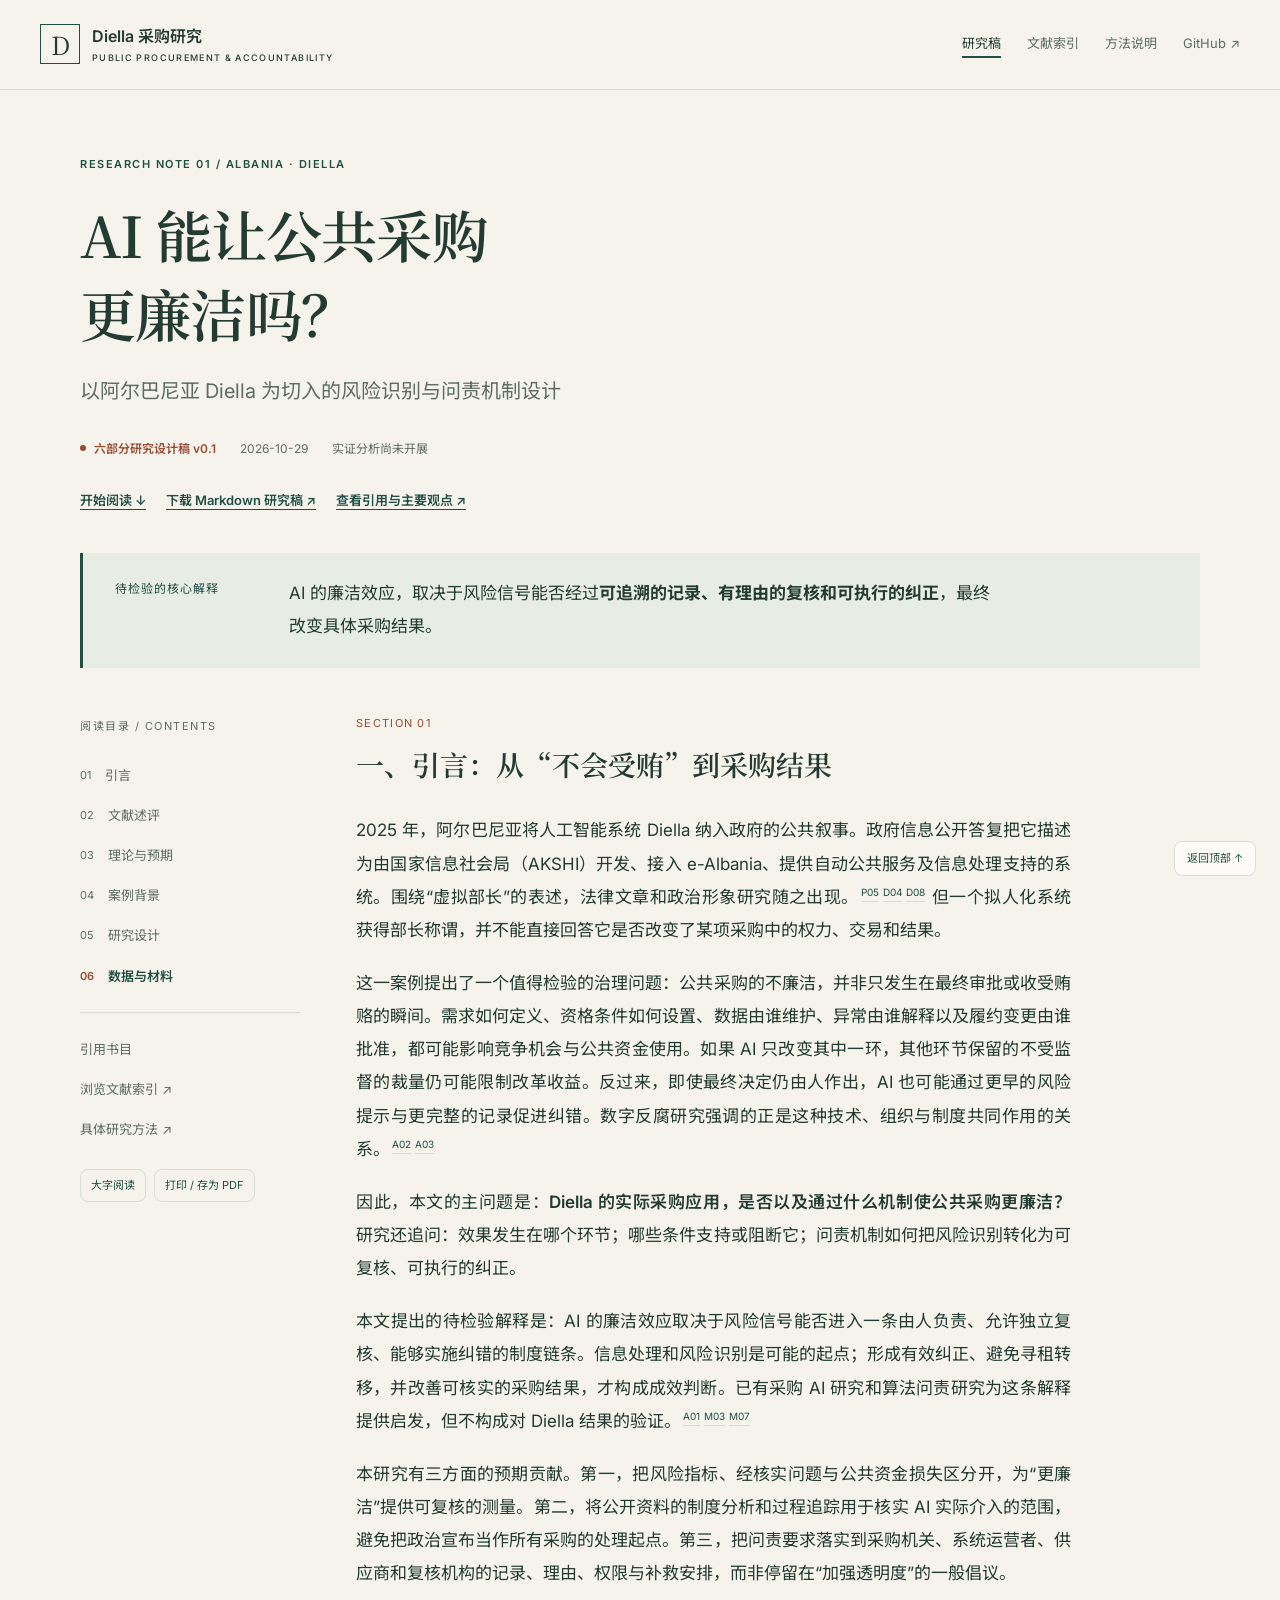
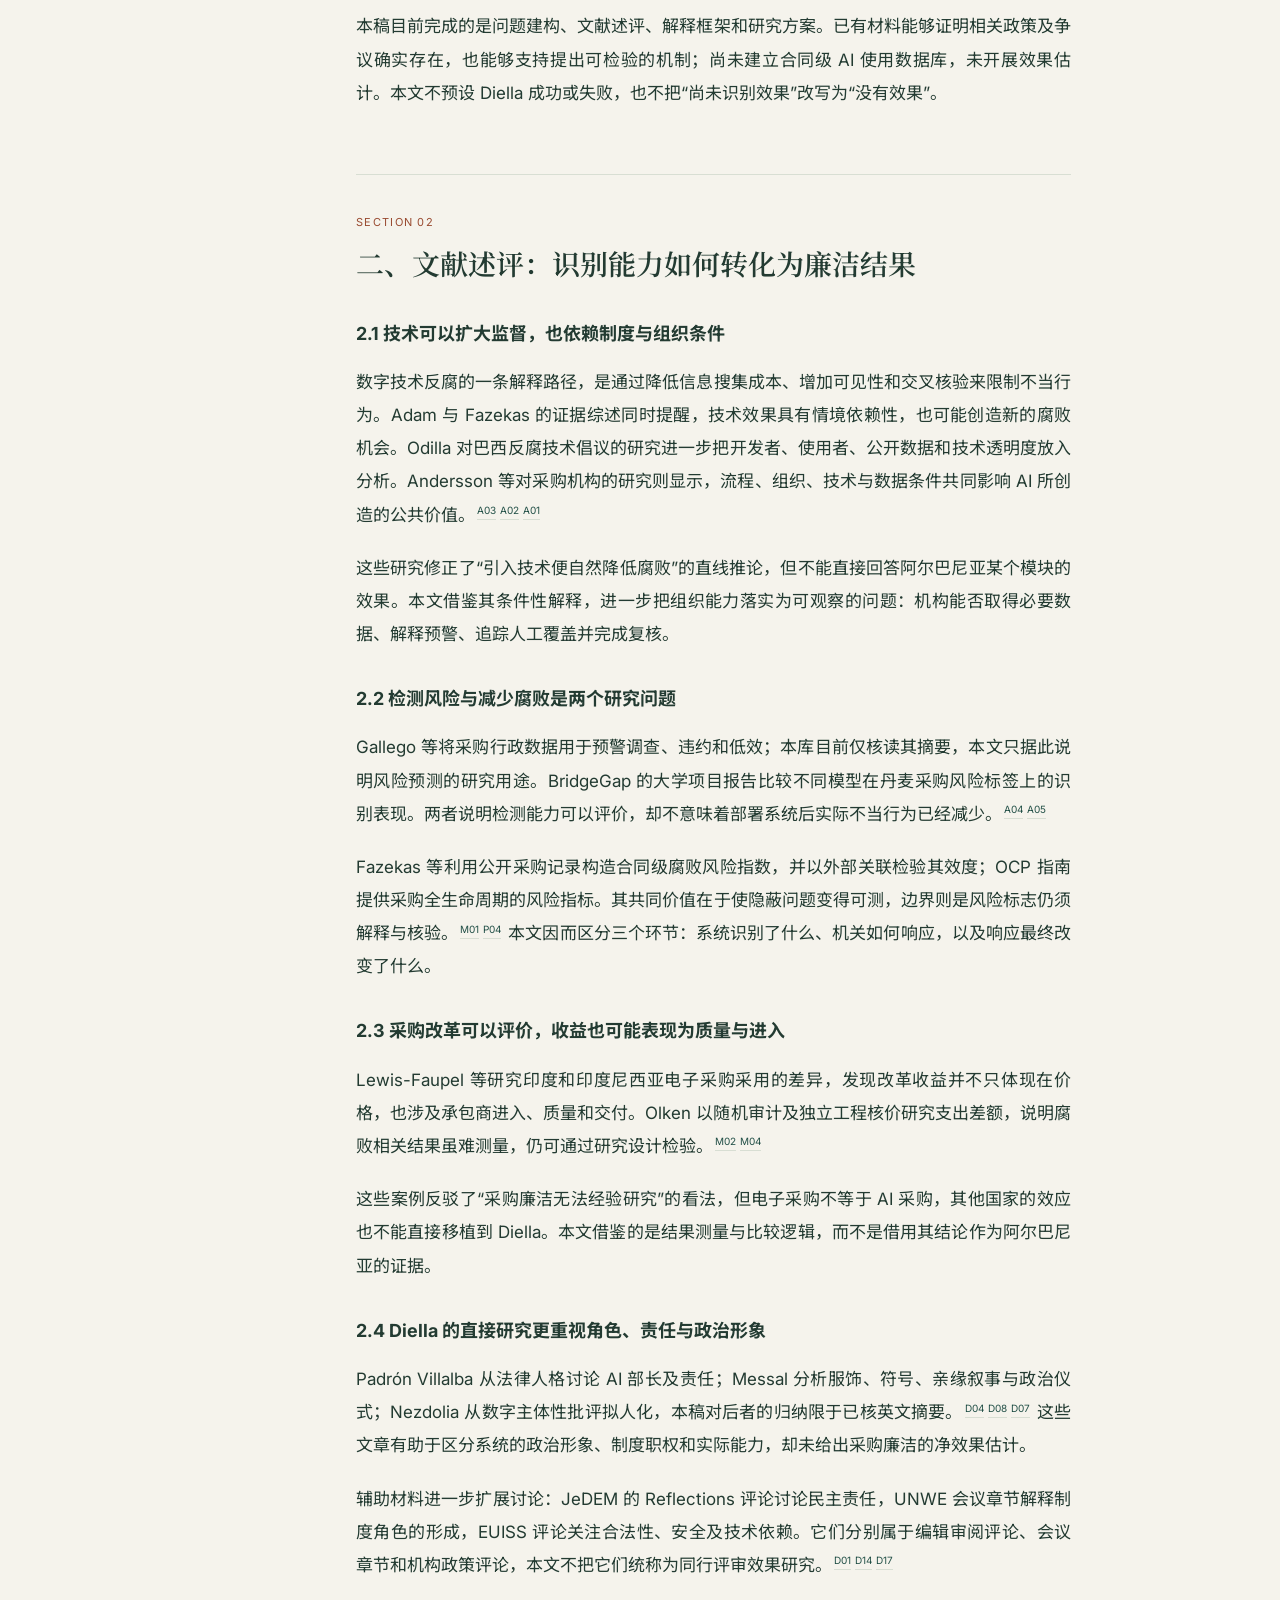
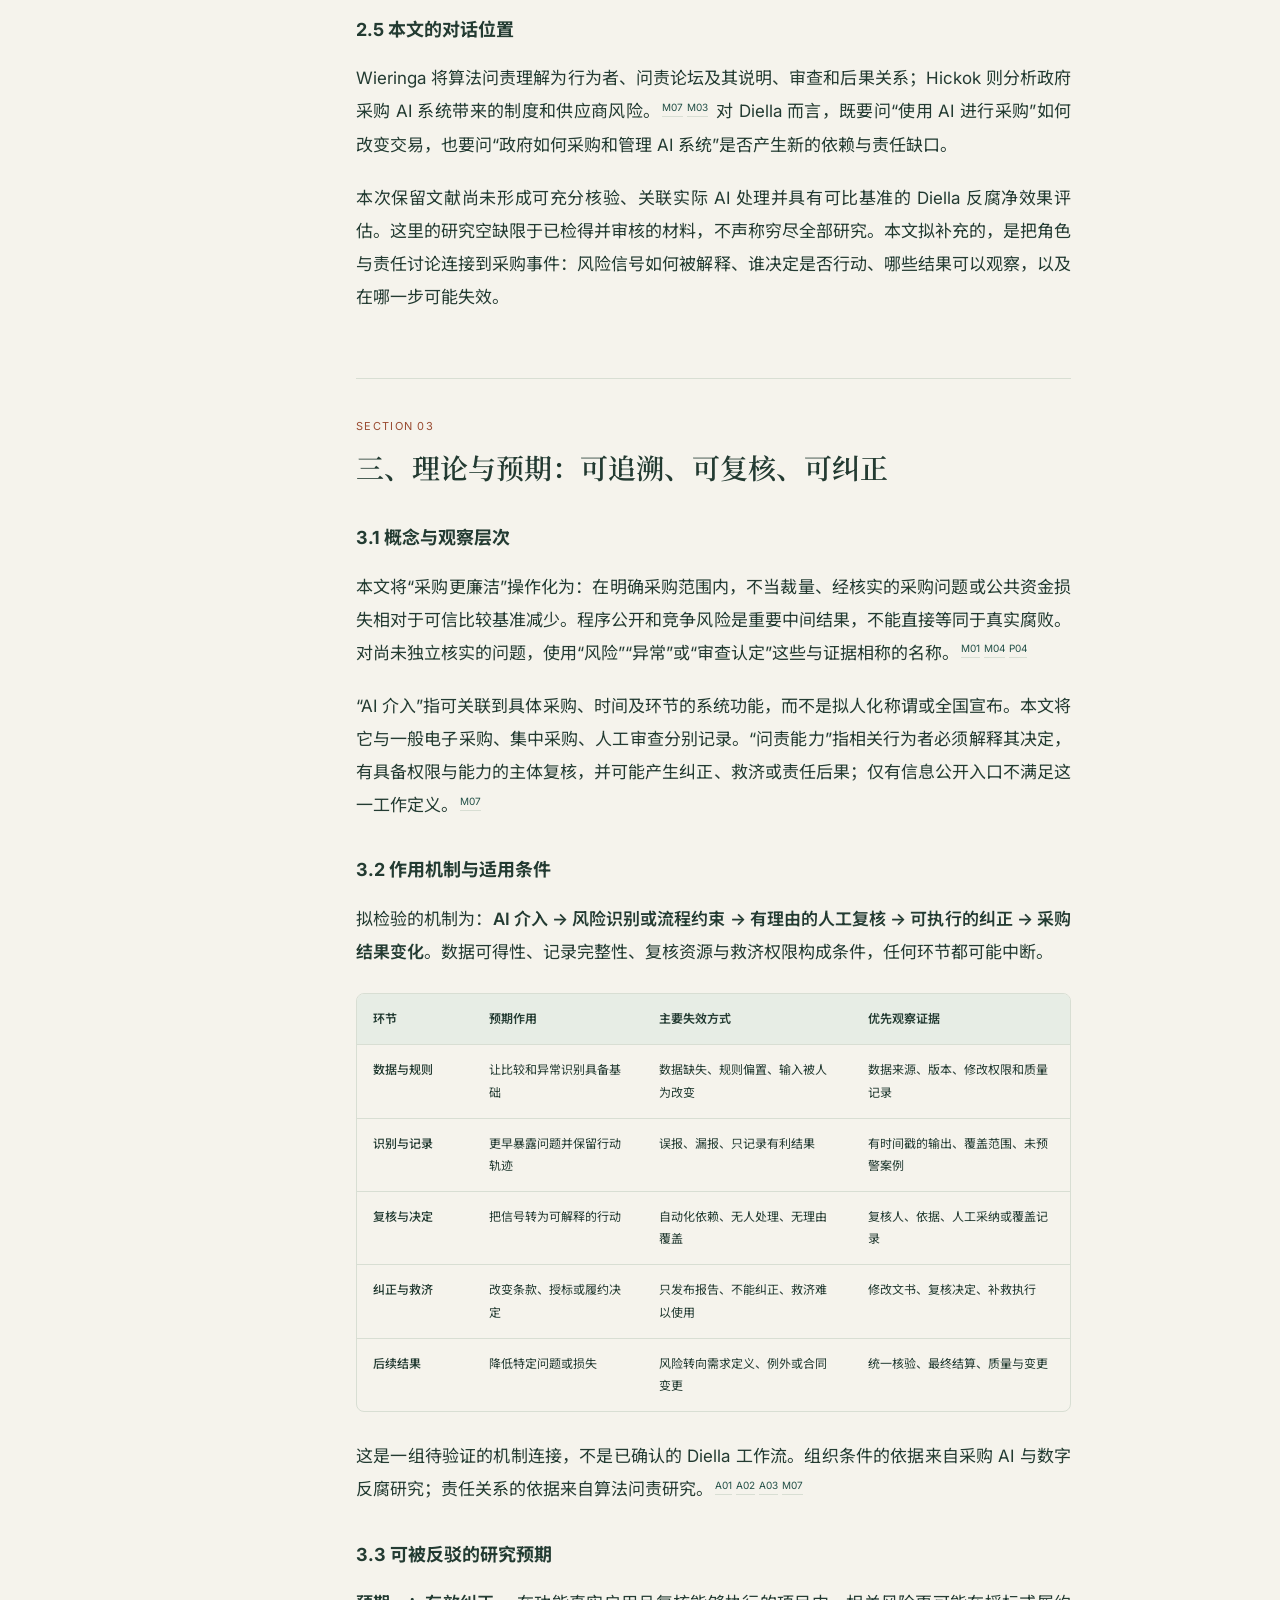
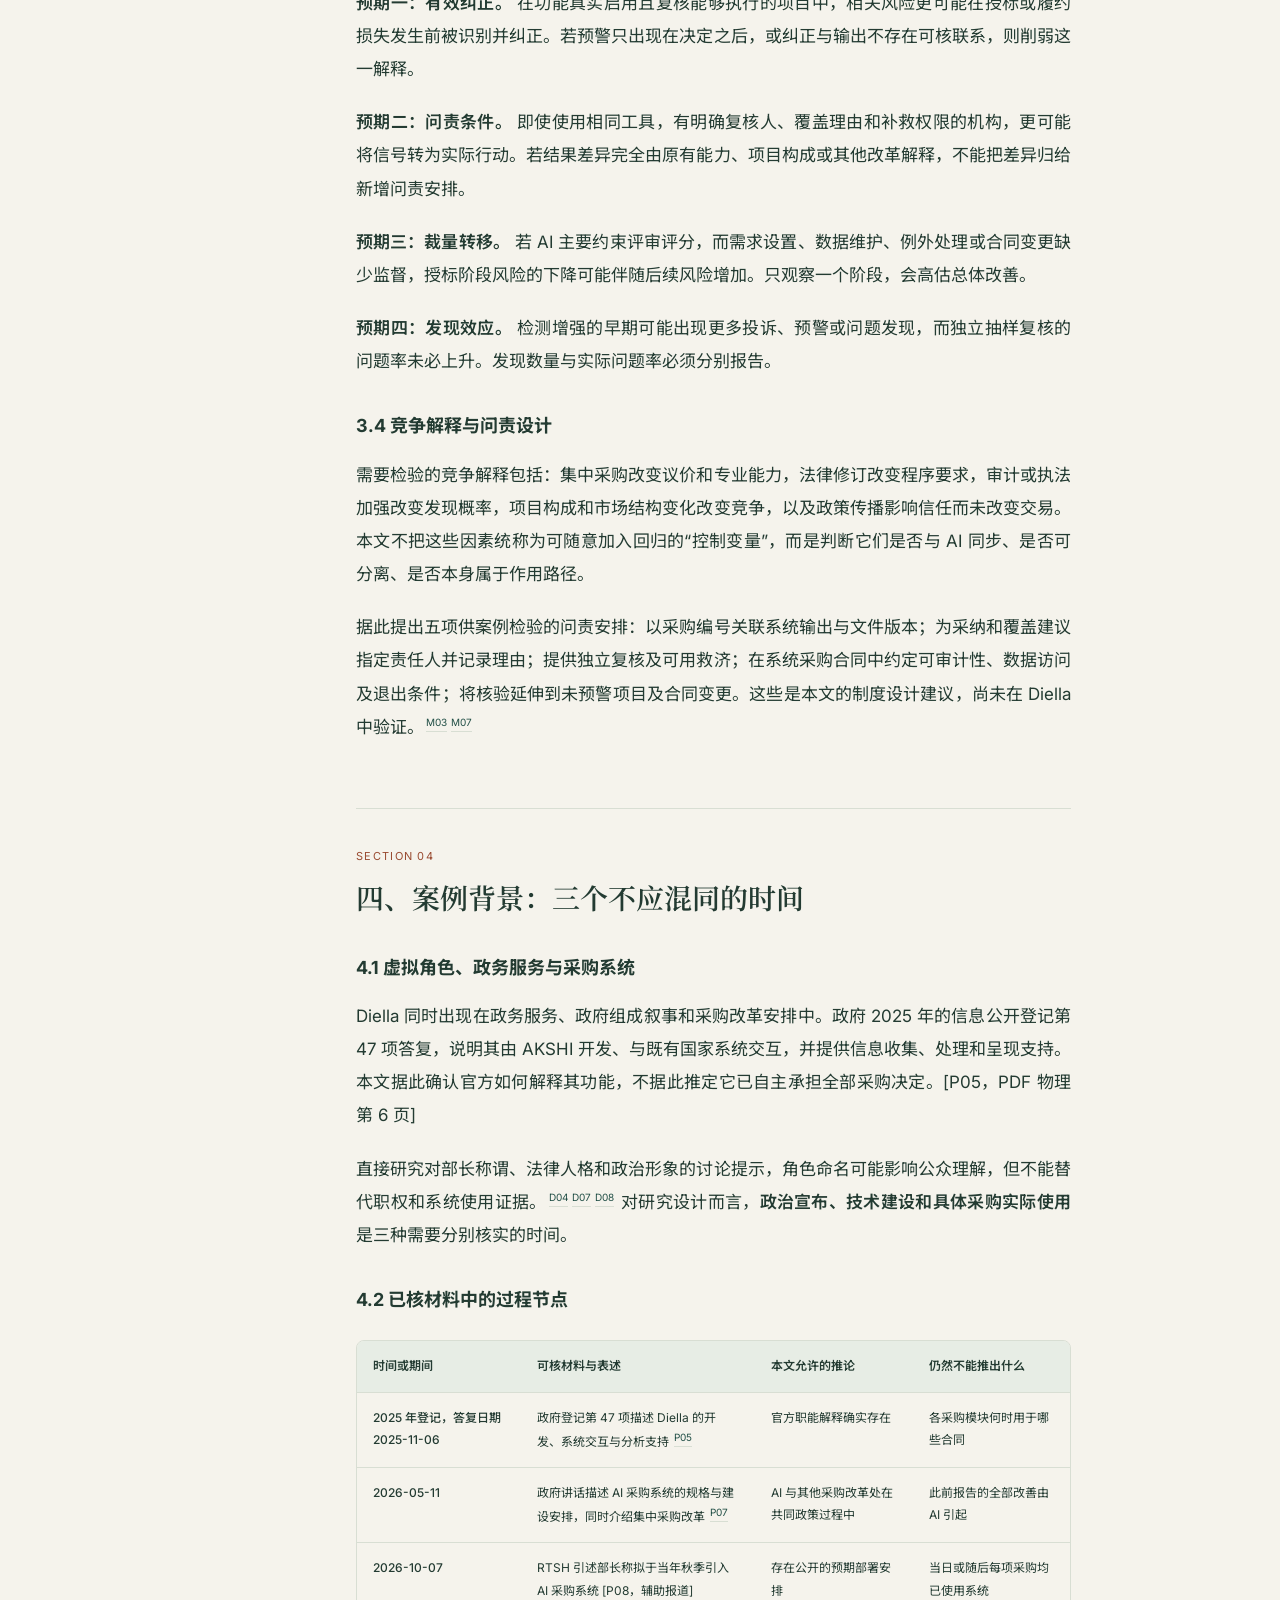
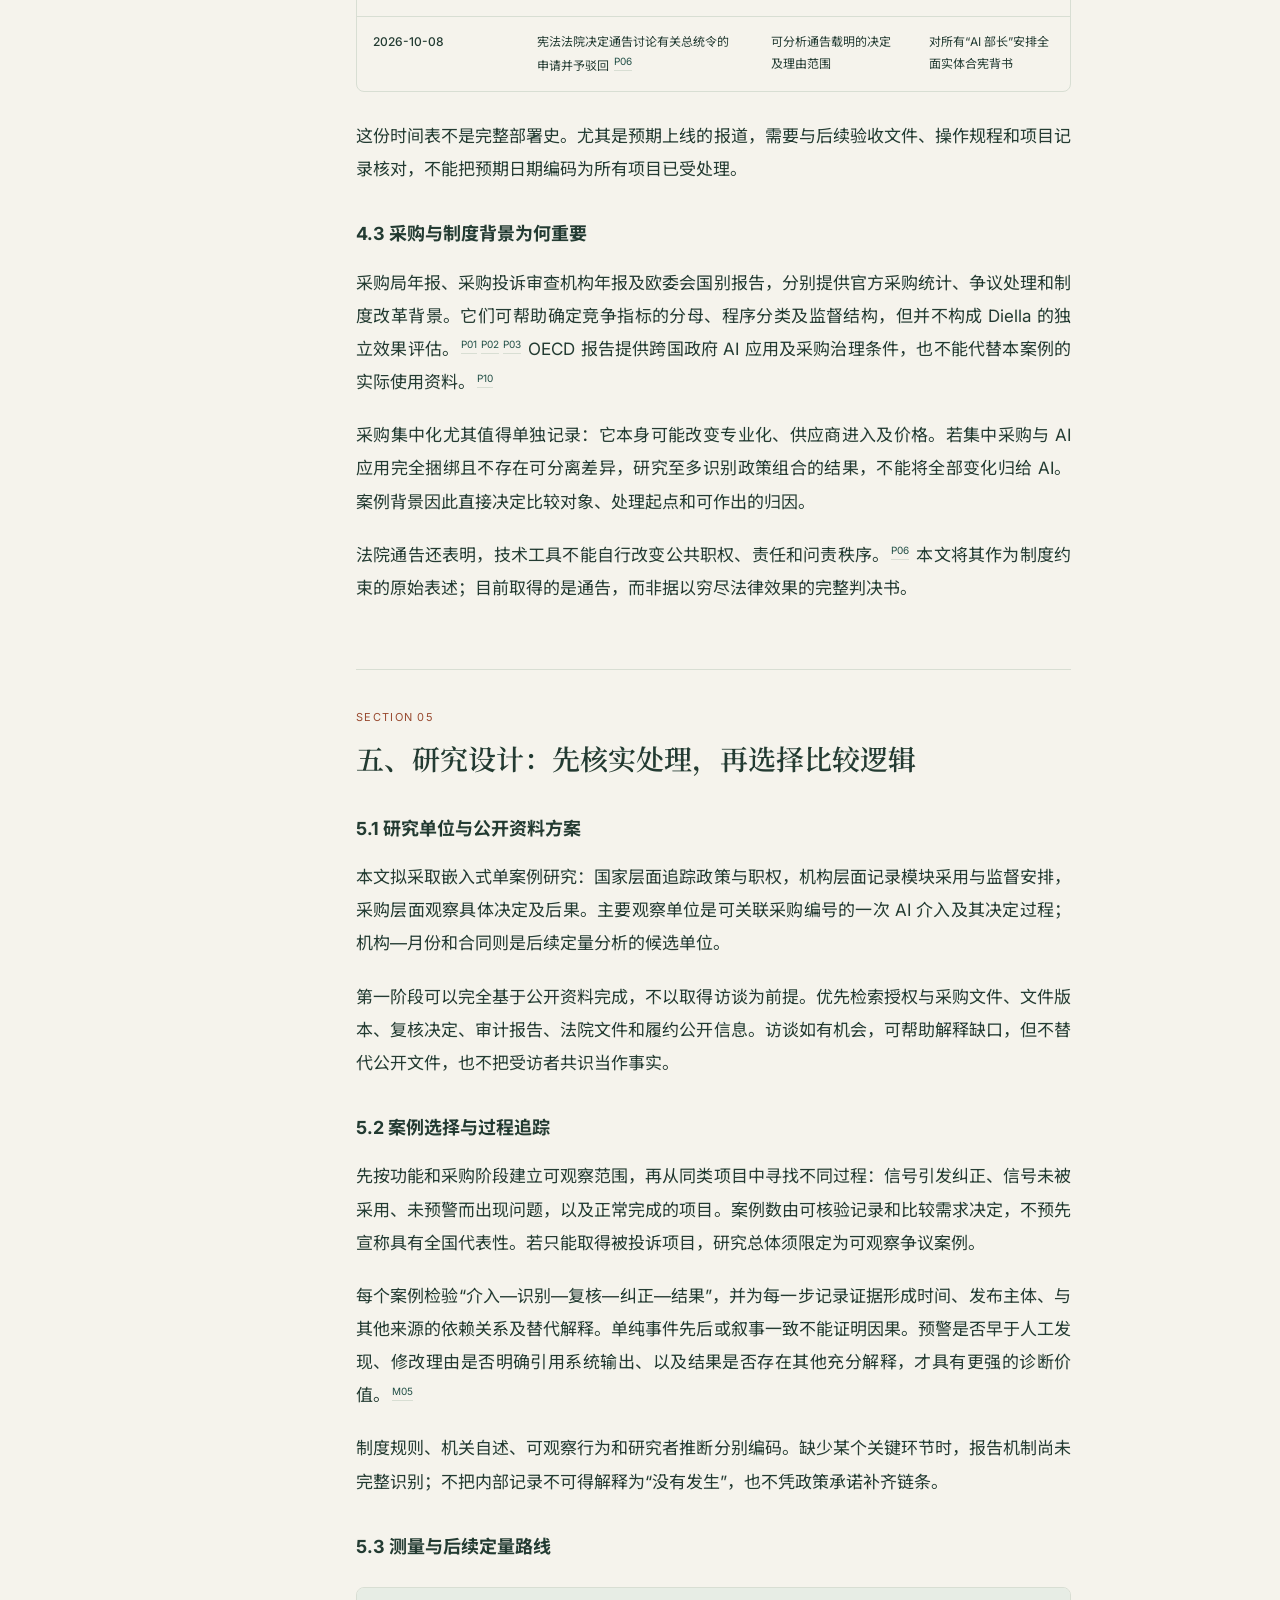
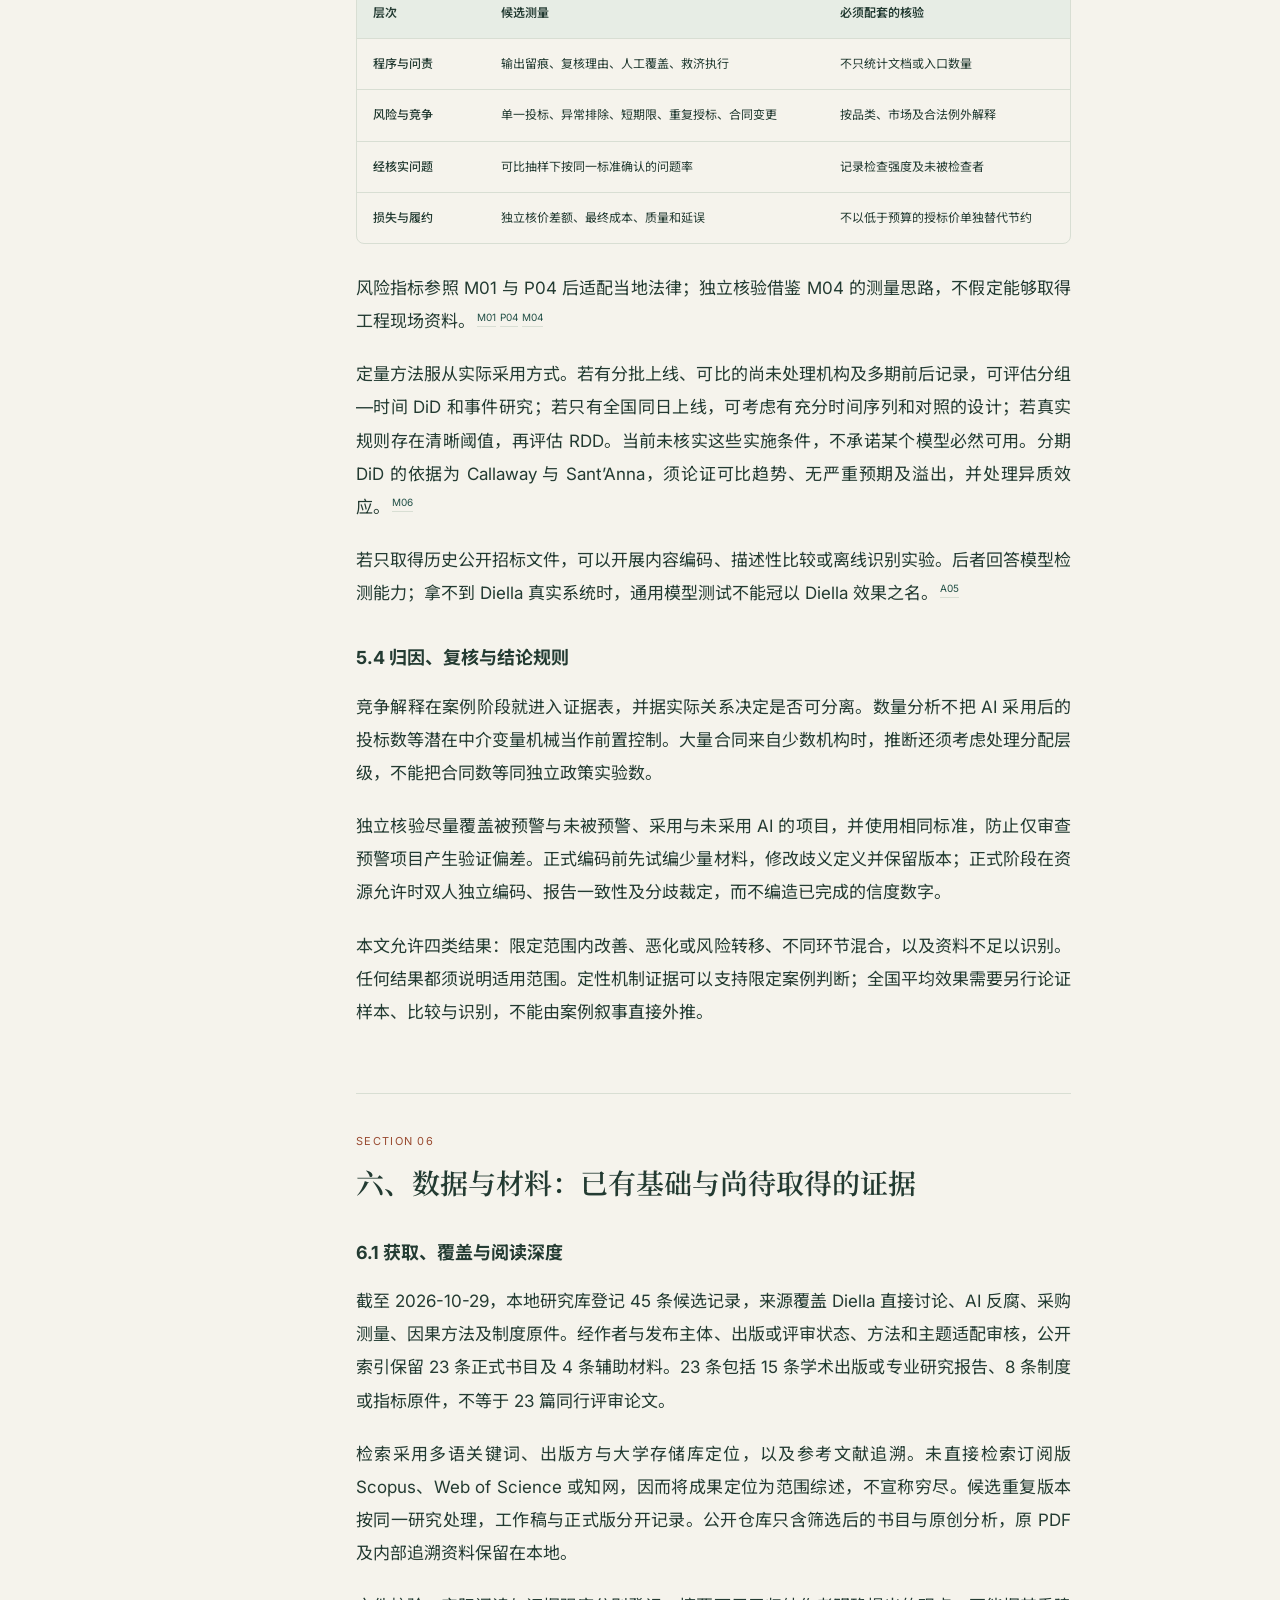
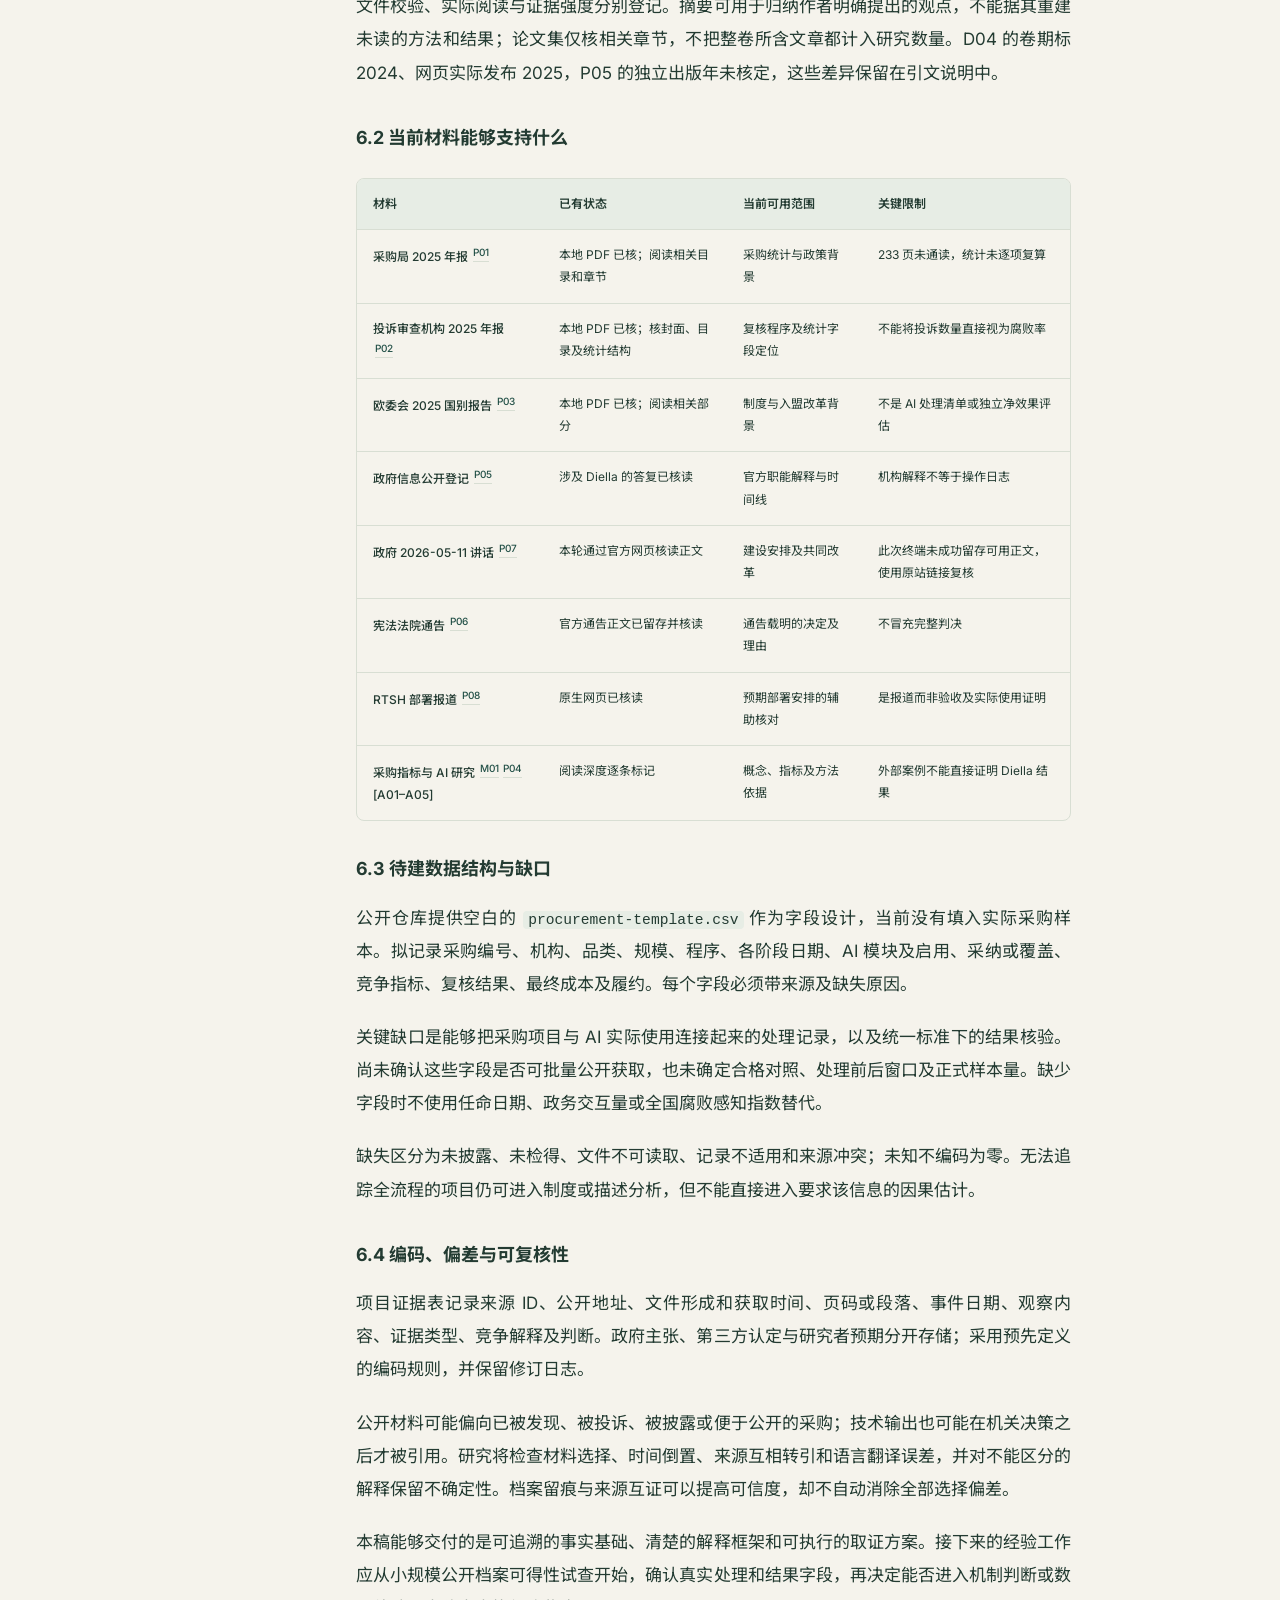
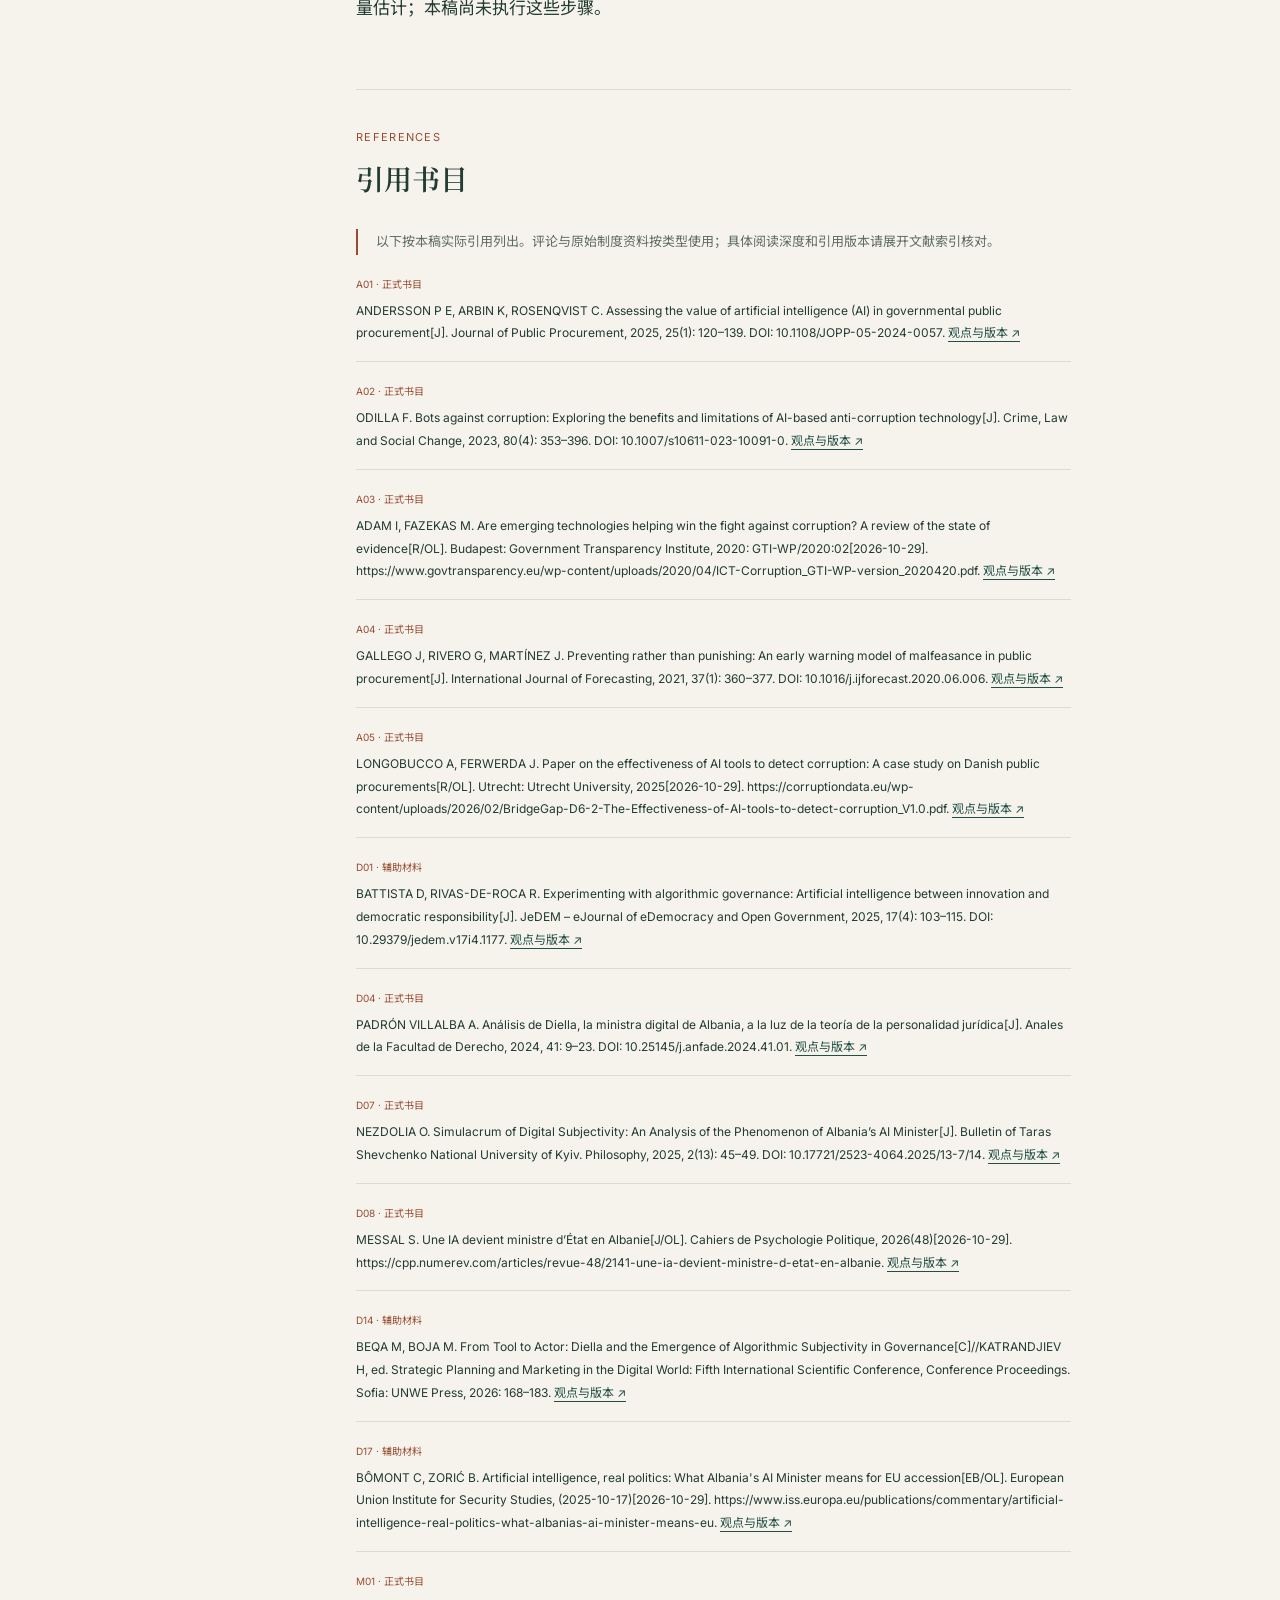
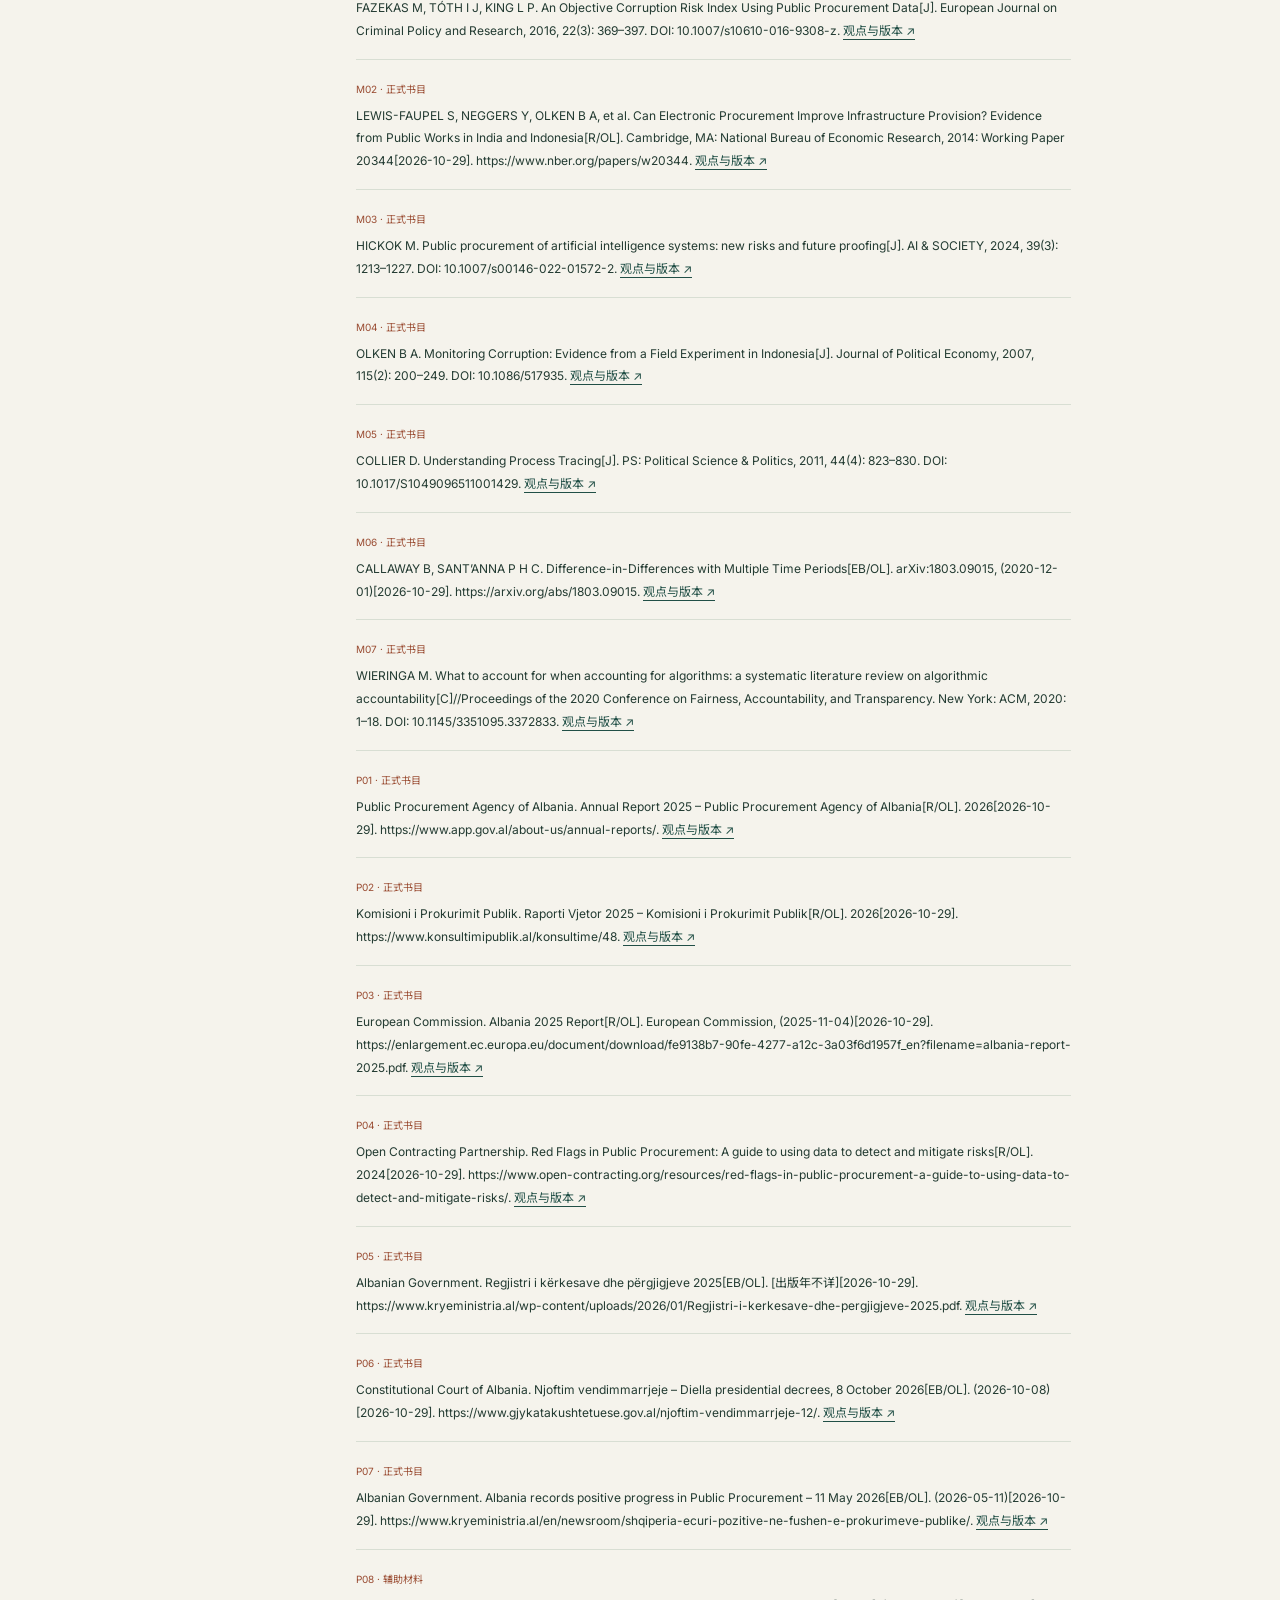
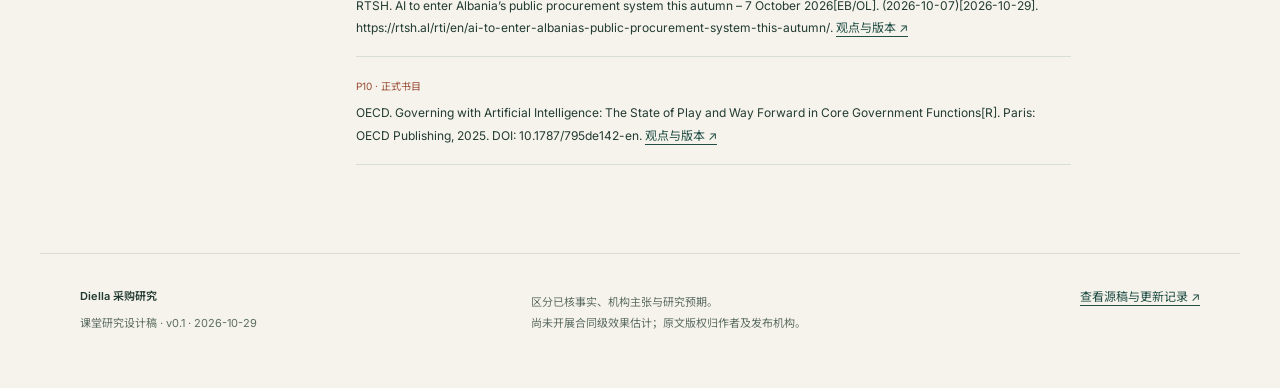
==== docs/index.html @ b817edf6 "Add Diella research draft and reference website" ====
<!DOCTYPE html>
<html lang="zh-CN">
<head>
<meta charset="utf-8"><meta name="viewport" content="width=device-width,initial-scale=1">
<meta name="description" content="以阿尔巴尼亚 Diella 为切入，研究公共采购的风险识别、实际效果与问责机制。六部分研究稿、可追溯文献与研究方法。">
<meta name="theme-color" content="#214f46">
<title>AI 能让公共采购更廉洁吗？ · Diella 采购研究</title>
<link rel="icon" href="data:image/svg+xml,%3Csvg xmlns='http://www.w3.org/2000/svg' viewBox='0 0 64 64'%3E%3Crect width='64' height='64' rx='14' fill='%23214f46'/%3E%3Cpath d='M19 15h14c19 0 19 34 0 34H19z' fill='none' stroke='%23f5f3ec' stroke-width='5'/%3E%3C/svg%3E">
<link rel="preconnect" href="https://fonts.googleapis.com"><link rel="preconnect" href="https://fonts.gstatic.com" crossorigin>
<link href="https://fonts.googleapis.com/css2?family=Inter:wght@400;500;600&family=Noto+Sans+SC:wght@400;500;600&family=Noto+Serif+SC:wght@500;600;700&display=swap" rel="stylesheet">
<style>:root{--paper:#f5f3ec;--surface:#fcfbf7;--ink:#233b32;--muted:#5d6d63;--green:#214f46;--line:#d8ded3;--accent:#994b31;--tint:#e7ede5;--body-size:17px}*{box-sizing:border-box}html{scroll-behavior:smooth;scroll-padding-top:100px}body{margin:0;background:var(--paper);color:var(--ink);font:var(--body-size)/1.95 "Inter","Noto Sans SC","Microsoft YaHei",sans-serif}a{color:var(--green);text-underline-offset:4px;overflow-wrap:anywhere}a:hover{color:var(--accent)}a:focus-visible,button:focus-visible,select:focus-visible,input:focus-visible,summary:focus-visible,textarea:focus-visible{outline:3px solid var(--accent);outline-offset:4px}button,input,select,textarea{font:inherit}button,summary{cursor:pointer}button{border:1px solid var(--green);border-radius:8px;background:var(--green);color:var(--surface);padding:8px 16px;font-size:13px;line-height:1.7}button.secondary{background:transparent;color:var(--green)}.skip-link{position:fixed;z-index:20;left:16px;top:-80px;background:var(--green);color:var(--surface);padding:10px}.skip-link:focus{top:8px}.masthead{max-width:1320px;margin:auto;padding:24px 40px;border-bottom:1px solid var(--line);display:flex;align-items:center;justify-content:space-between;gap:24px}.brand{display:flex;align-items:center;gap:12px;text-decoration:none;font-size:16px;font-weight:600;color:var(--ink);line-height:1.5}.brand-mark{width:40px;height:40px;border:1px solid var(--green);display:grid;place-items:center;font:25px "Noto Serif SC",serif}.brand small{display:block;font-size:9px;letter-spacing:1.35px;font-weight:500;margin-top:3px}.masthead nav{display:flex;gap:26px;font-size:13px;flex-wrap:wrap}.masthead nav a{text-decoration:none;color:var(--muted)}.masthead nav a[aria-current]{color:var(--ink);border-bottom:2px solid var(--green)}.eyebrow{font-size:11px;font-weight:600;letter-spacing:1.5px;text-transform:uppercase;color:var(--green);margin:0 0 20px}.hero{max-width:1200px;margin:0 auto;padding:64px 40px 40px}.hero h1{font:600 clamp(34px,4.4vw,58px)/1.4 "Noto Serif SC","Songti SC","SimSun",serif;letter-spacing:-.8px;margin:0 0 20px;max-width:1000px}.hero .subtitle{font-size:20px;margin:0;color:var(--muted);line-height:1.8}.hero .lead{max-width:65ch;margin:24px 0 0;color:var(--muted);font-size:16px}.statusline{display:flex;flex-wrap:wrap;gap:10px 24px;align-items:center;font-size:12px;color:var(--muted);margin-top:28px}.status{display:inline-flex;align-items:center;gap:8px;color:var(--accent);font-weight:600}.status:before{content:"";width:6px;height:6px;border-radius:100%;background:var(--accent)}.hero-actions{display:flex;gap:20px;align-items:center;flex-wrap:wrap;margin-top:28px;font-size:13px}.hero-actions a{font-weight:600}.proposal{max-width:1120px;margin:0 auto 48px;padding:24px 32px;border-left:3px solid var(--green);background:var(--tint);display:grid;grid-template-columns:150px minmax(0,1fr);gap:24px}.proposal .label{font-size:12px;letter-spacing:1px;color:var(--green)}.proposal p{margin:0;max-width:65ch;font-size:17px}.reading-layout{max-width:1200px;padding:0 40px 64px;margin:auto;display:grid;grid-template-columns:220px minmax(0,1fr);gap:56px;align-items:start}.toc{position:sticky;top:24px;font-size:13px}.toc .toc-title{margin:0 0 18px;color:var(--muted);font-size:11px;letter-spacing:1.5px}.toc a{display:flex;gap:14px;text-decoration:none;padding:9px 0;color:var(--muted);line-height:1.7}.toc a span{font-family:Inter,monospace;font-size:11px;padding-top:2px;color:var(--muted)}.toc a.active{color:var(--green);font-weight:600}.toc a.active span{color:var(--accent)}.toc .toc-extra{border-top:1px solid var(--line);margin-top:16px;padding-top:16px}.reading-tools{display:flex;gap:8px;flex-wrap:wrap;margin-top:20px}.reading-tools button{font-size:11px;padding:6px 10px;background:transparent;color:var(--green);border-color:var(--line)}.article{min-width:0;max-width:65ch}.paper-section{padding:0 0 44px;margin:0 0 40px;border-bottom:1px solid var(--line);scroll-margin-top:24px}.article h2{font:600 28px/1.6 "Noto Serif SC","Songti SC",serif;margin:0 0 28px}.article h3{font-size:18px;line-height:1.8;margin:32px 0 16px}.article p{margin:0 0 20px;text-align:justify}.article strong{font-weight:600}.article ul,.article ol{padding-left:24px;margin:16px 0 24px}.article li{padding-left:4px;margin:8px 0}.article blockquote{margin:24px 0;padding:8px 0 8px 24px;border-left:3px solid var(--green);color:var(--muted)}.citation-ref{display:inline-block;font-size:10px;line-height:1.7;text-decoration:none;border-bottom:1px solid var(--line);margin:0 2px;vertical-align:super;font-family:Inter,sans-serif}.table-wrap{overflow-x:auto;margin:24px 0 28px;border:1px solid var(--line);border-radius:8px}table{border-collapse:collapse;width:100%;font-size:12px;line-height:1.85;text-align:left}th,td{padding:14px 16px;border-bottom:1px solid var(--line);vertical-align:top;min-width:100px}th{font-weight:600;background:var(--tint)}tr:last-child td{border-bottom:0}.article table td:first-child{font-weight:500;min-width:116px}.article code{font-size:.86em;background:var(--tint);padding:1px 5px;border-radius:4px;overflow-wrap:anywhere}.article pre{padding:20px;background:var(--tint);overflow:auto;font-size:12px;line-height:1.9}.article pre code{padding:0}.section-no{font:11px Inter,sans-serif;letter-spacing:1.3px;color:var(--accent);margin-bottom:12px}.evidence-note{font-size:13px;border-left:2px solid var(--accent);padding:0 0 0 18px;color:var(--muted);margin:24px 0}.reference-list{list-style:none;padding:0!important;font-size:12px;line-height:1.9}.reference-list li{margin:0 0 20px;padding:0 0 16px;border-bottom:1px solid var(--line);overflow-wrap:anywhere}.reference-list .ref-id{font-size:10px;color:var(--accent);display:block;margin-bottom:6px}.site-footer{max-width:1200px;margin:auto;padding:32px 40px 48px;border-top:1px solid var(--line);display:flex;justify-content:space-between;gap:32px;flex-wrap:wrap;font-size:11px;line-height:1.9;color:var(--muted)}.site-footer p{margin:6px 0}.site-footer strong{font-weight:600;color:var(--ink)}.site-footer>a{font-size:12px}.large-reading{--body-size:19px}.library-hero{padding-bottom:32px}.library-hero h1{font-size:44px}.library-main{max-width:1200px;padding:0 40px 64px;margin:auto}.library-summary{display:flex;gap:32px;margin:26px 0;font-size:12px;color:var(--muted)}.library-summary strong{font-size:28px;font-weight:500;color:var(--green);margin-right:8px;font-family:Inter,sans-serif}.filters{display:flex;flex-wrap:wrap;gap:12px;background:var(--paper);position:sticky;top:0;z-index:3;padding:16px 0;border-top:1px solid var(--line);border-bottom:1px solid var(--line)}.filters input,.filters select{min-width:0;border:1px solid #aab9ac;border-radius:8px;background:var(--surface);padding:10px 12px;color:var(--ink);font-size:13px;line-height:1.8}.filters input{flex:1;min-width:220px}.filter-count{font-size:12px;color:var(--muted);margin:16px 0 24px}.library-list{display:grid;gap:20px}.literature-card{background:var(--surface);border:1px solid var(--line);border-radius:12px;padding:28px;scroll-margin-top:96px}.literature-card[hidden]{display:none}.lit-grid{display:grid;grid-template-columns:minmax(0,.95fr) minmax(0,1.15fr);gap:32px}.lit-id{font-family:Inter,sans-serif;letter-spacing:1px;color:var(--accent);font-size:11px}.lit-badges{font-size:11px;display:flex;gap:8px;flex-wrap:wrap;margin:12px 0}.badge{background:var(--tint);border-radius:5px;padding:2px 8px;color:var(--green)}.badge.supplement{color:var(--accent);background:#f2e7df}.lit-title{font-size:19px;line-height:1.6;font-weight:600;margin:10px 0 12px}.lit-meta{font-size:12px;color:var(--muted);line-height:1.9}.lit-points{font-size:14px;line-height:1.9}.lit-points h3{font-size:12px;margin:0 0 12px;font-weight:600}.lit-points ul{padding-left:19px;margin:0 0 14px}.lit-points li{padding-left:2px;margin:0 0 8px}.basis{font-size:11px;color:var(--muted);line-height:1.9;margin:0}.lit-boundary{font-size:12px;line-height:1.9;color:var(--muted);padding-left:12px;border-left:2px solid var(--line);margin:16px 0 0}.lit-links{display:flex;flex-wrap:wrap;gap:16px;font-size:11px;margin-top:16px}.literature-card details{border-top:1px solid var(--line);margin-top:20px;padding-top:14px;font-size:12px}.literature-card summary{font-size:12px;color:var(--green);font-weight:500}.cite-actions{display:flex;align-items:center;justify-content:space-between;gap:12px;margin:16px 0 10px}.cite-version{background:var(--surface);color:var(--ink);border:1px solid var(--line);border-radius:6px;padding:6px 10px;font-size:12px;max-width:80%}.citation-label{color:var(--muted);font-size:11px}.cite-box{display:block;width:100%;min-height:100px;padding:16px;border:1px solid var(--line);border-radius:8px;background:var(--paper);color:var(--ink);font:12px/1.85 Inter,"Noto Sans SC",sans-serif;resize:vertical;overflow-wrap:anywhere}.copy-status{font-size:11px;color:var(--green);min-height:21px;display:block;margin:4px 0}.citation-note{font-size:11px;line-height:1.9;color:var(--accent);margin:4px 0}.authority-content{font-size:12px;color:var(--muted);line-height:1.95}.authority-content p{margin:12px 0}.empty-state{padding:40px 0;color:var(--muted)}.empty-state[hidden]{display:none}.library-end{font-size:12px;color:var(--muted);margin:32px 0 0;max-width:75ch}.method-article{max-width:65ch;margin:0 auto;padding:16px 32px 64px}.method-article h1{display:none}.method-article h2{margin-top:40px}.mobile-toc{display:none}.to-top{position:fixed;bottom:24px;right:24px;background:var(--surface);padding:6px 12px;border:1px solid var(--line);border-radius:8px;font-size:11px;text-decoration:none}.paper-stat{font-size:12px;color:var(--muted);margin:0 0 32px}.paper-stat a{margin-right:16px}
@media(max-width:1020px){.masthead{padding:20px 28px}.hero{padding:44px 28px 32px}.reading-layout{padding:0 28px 48px;grid-template-columns:170px minmax(0,1fr);gap:32px}.proposal{margin:0 28px 40px;padding:24px;grid-template-columns:110px minmax(0,1fr);gap:16px}.lit-grid{gap:24px}.library-main{padding:0 28px 48px}.site-footer{padding:28px}}
@media(max-width:720px){:root{--body-size:16px}.masthead{padding:18px 20px;align-items:flex-start;flex-direction:column;gap:16px}.masthead nav{gap:22px;font-size:12px}.brand{font-size:15px}.brand small{font-size:8px}.brand-mark{width:36px;height:36px}.hero{padding:36px 20px 28px}.hero h1{font-size:34px;line-height:1.5;letter-spacing:0}.hero .subtitle{font-size:17px}.hero .lead{font-size:14px}.statusline{gap:10px 18px;margin-top:22px}.proposal{margin:0 20px 32px;padding:20px;display:block}.proposal .label{margin-bottom:12px}.proposal p{font-size:15px}.reading-layout{display:block;padding:0 20px 40px}.toc{position:static;margin:0 0 32px;border-bottom:1px solid var(--line);padding-bottom:20px}.toc-links{display:grid;grid-template-columns:1fr 1fr;gap:0 14px}.toc .toc-title{margin-bottom:10px}.toc a{font-size:12px;padding:6px 0;gap:9px}.toc-extra{display:flex;flex-wrap:wrap;gap:18px}.reading-tools{margin-top:12px}.article{max-width:none}.article h2{font-size:24px}.article h3{font-size:17px}.paper-section{padding-bottom:28px;margin-bottom:32px}.article p{text-align:left}.table-wrap{margin-left:0;margin-right:0}table{font-size:11px}th,td{padding:10px 12px;min-width:116px}.site-footer{padding:24px 20px 40px;gap:16px}.library-main{padding:0 20px 40px}.library-hero h1{font-size:34px}.library-summary{gap:20px;flex-wrap:wrap}.library-summary strong{font-size:25px}.filters{gap:8px;padding:12px 0}.filters input{flex-basis:100%;min-width:0}.filters select{flex:1;font-size:12px}.literature-card{padding:20px}.lit-grid{grid-template-columns:1fr;gap:20px}.lit-points{font-size:13px}.lit-title{font-size:18px}.method-article{padding:0 20px 40px}.cite-actions{align-items:flex-start}.cite-box{font-size:11px}.to-top{right:14px;bottom:14px}.large-reading{--body-size:18px}}
@media(prefers-reduced-motion:reduce){html{scroll-behavior:auto}}
@media print{body{background:var(--surface);font-size:11pt}.masthead,.toc,.hero-actions,.site-footer,.to-top,.filters,.reading-tools,.skip-link{display:none!important}.hero,.reading-layout,.method-article,.library-main{display:block;max-width:none;padding:0}.hero h1{font-size:24pt}.hero .subtitle{font-size:13pt}.proposal{margin:20px 0;padding:12px;display:block}.article{max-width:none}.paper-section{break-before:auto;margin-bottom:20px;padding-bottom:20px}.article h2{font-size:18pt}.article h3{font-size:13pt}h2,h3{break-after:avoid}table{font-size:9pt}.table-wrap{overflow:visible;border:1px solid var(--line)}.literature-card{break-inside:avoid;padding:16px}.lit-grid{display:block}.cite-actions button,.copy-status{display:none}.lit-points{margin-top:16px}.citation-ref{font-size:8pt}a{color:var(--ink)}}
</style>
</head>
<body class="">
<a class="skip-link" href="#main">跳到正文</a>
<header class="masthead"><a class="brand" href="index.html"><span class="brand-mark" aria-hidden="true">D</span><span>Diella 采购研究<small>PUBLIC PROCUREMENT & ACCOUNTABILITY</small></span></a>
<nav aria-label="网站导航"><a aria-current="page" href="index.html">研究稿</a><a  href="literature.html">文献索引</a><a  href="methods.html">方法说明</a><a href="https://github.com/chenergou847/diella-procurement-accountability" target="_blank" rel="noopener">GitHub ↗</a></nav></header>
<section class="hero" id="top"><p class="eyebrow">RESEARCH NOTE 01 / ALBANIA · DIELLA</p><h1>AI 能让公共采购<br>更廉洁吗？</h1><p class="subtitle">以阿尔巴尼亚 Diella 为切入的风险识别与问责机制设计</p><div class="statusline"><span class="status">六部分研究设计稿 v0.1</span><span>2026-10-29</span><span>实证分析尚未开展</span></div><div class="hero-actions"><a href="#introduction">开始阅读 ↓</a><a href="downloads/paper.md" download>下载 Markdown 研究稿 ↗</a><a href="literature.html">查看引用与主要观点 ↗</a></div></section><div class="proposal"><div class="label">待检验的核心解释</div><p>AI 的廉洁效应，取决于风险信号能否经过<strong>可追溯的记录、有理由的复核和可执行的纠正</strong>，最终改变具体采购结果。</p></div><main id="main" class="reading-layout"><aside class="toc"><p class="toc-title">阅读目录 / CONTENTS</p><div class="toc-links"><a href="#introduction"><span>01</span>引言</a><a href="#literature-review"><span>02</span>文献述评</a><a href="#theory"><span>03</span>理论与预期</a><a href="#background"><span>04</span>案例背景</a><a href="#design"><span>05</span>研究设计</a><a href="#materials"><span>06</span>数据与材料</a></div><div class="toc-extra"><a href="#references">引用书目</a><a href="literature.html">浏览文献索引 ↗</a><a href="methods.html">具体研究方法 ↗</a></div><div class="reading-tools"><button id="font-toggle" aria-pressed="false">大字阅读</button><button id="print-page">打印 / 存为 PDF</button></div></aside><article class="article"><section class="paper-section" id="introduction"><div class="section-no">SECTION 01</div><h2>一、引言：从“不会受贿”到采购结果</h2>
<p>2025 年，阿尔巴尼亚将人工智能系统 Diella 纳入政府的公共叙事。政府信息公开答复把它描述为由国家信息社会局（AKSHI）开发、接入 e-Albania、提供自动公共服务及信息处理支持的系统。围绕“虚拟部长”的表述，法律文章和政治形象研究随之出现。<a class="citation-ref" href="literature.html#P05" title="Regjistri i kërkesave dhe përgjigjeve 2025" aria-label="查看文献 P05">P05</a><a class="citation-ref" href="literature.html#D04" title="Análisis de Diella, la ministra digital de Albania, a la luz de la teoría de la personalidad jurídica" aria-label="查看文献 D04">D04</a><a class="citation-ref" href="literature.html#D08" title="Une IA devient ministre d’État en Albanie" aria-label="查看文献 D08">D08</a> 但一个拟人化系统获得部长称谓，并不能直接回答它是否改变了某项采购中的权力、交易和结果。</p>
<p>这一案例提出了一个值得检验的治理问题：公共采购的不廉洁，并非只发生在最终审批或收受贿赂的瞬间。需求如何定义、资格条件如何设置、数据由谁维护、异常由谁解释以及履约变更由谁批准，都可能影响竞争机会与公共资金使用。如果 AI 只改变其中一环，其他环节保留的不受监督的裁量仍可能限制改革收益。反过来，即使最终决定仍由人作出，AI 也可能通过更早的风险提示与更完整的记录促进纠错。数字反腐研究强调的正是这种技术、组织与制度共同作用的关系。<a class="citation-ref" href="literature.html#A02" title="Bots against corruption: Exploring the benefits and limitations of AI-based anti-corruption technology" aria-label="查看文献 A02">A02</a><a class="citation-ref" href="literature.html#A03" title="Are emerging technologies helping win the fight against corruption? A review of the state of evidence" aria-label="查看文献 A03">A03</a></p>
<p>因此，本文的主问题是：<strong>Diella 的实际采购应用，是否以及通过什么机制使公共采购更廉洁？</strong> 研究还追问：效果发生在哪个环节；哪些条件支持或阻断它；问责机制如何把风险识别转化为可复核、可执行的纠正。</p>
<p>本文提出的待检验解释是：AI 的廉洁效应取决于风险信号能否进入一条由人负责、允许独立复核、能够实施纠错的制度链条。信息处理和风险识别是可能的起点；形成有效纠正、避免寻租转移，并改善可核实的采购结果，才构成成效判断。已有采购 AI 研究和算法问责研究为这条解释提供启发，但不构成对 Diella 结果的验证。<a class="citation-ref" href="literature.html#A01" title="Assessing the value of artificial intelligence (AI) in governmental public procurement" aria-label="查看文献 A01">A01</a><a class="citation-ref" href="literature.html#M03" title="Public procurement of artificial intelligence systems: new risks and future proofing" aria-label="查看文献 M03">M03</a><a class="citation-ref" href="literature.html#M07" title="What to account for when accounting for algorithms: a systematic literature review on algorithmic accountability" aria-label="查看文献 M07">M07</a></p>
<p>本研究有三方面的预期贡献。第一，把风险指标、经核实问题与公共资金损失区分开，为“更廉洁”提供可复核的测量。第二，将公开资料的制度分析和过程追踪用于核实 AI 实际介入的范围，避免把政治宣布当作所有采购的处理起点。第三，把问责要求落实到采购机关、系统运营者、供应商和复核机构的记录、理由、权限与补救安排，而非停留在“加强透明度”的一般倡议。</p>
<p>本稿目前完成的是问题建构、文献述评、解释框架和研究方案。已有材料能够证明相关政策及争议确实存在，也能够支持提出可检验的机制；尚未建立合同级 AI 使用数据库，未开展效果估计。本文不预设 Diella 成功或失败，也不把“尚未识别效果”改写为“没有效果”。</p></section><section class="paper-section" id="literature-review"><div class="section-no">SECTION 02</div><h2>二、文献述评：识别能力如何转化为廉洁结果</h2>
<h3>2.1 技术可以扩大监督，也依赖制度与组织条件</h3>
<p>数字技术反腐的一条解释路径，是通过降低信息搜集成本、增加可见性和交叉核验来限制不当行为。Adam 与 Fazekas 的证据综述同时提醒，技术效果具有情境依赖性，也可能创造新的腐败机会。Odilla 对巴西反腐技术倡议的研究进一步把开发者、使用者、公开数据和技术透明度放入分析。Andersson 等对采购机构的研究则显示，流程、组织、技术与数据条件共同影响 AI 所创造的公共价值。<a class="citation-ref" href="literature.html#A03" title="Are emerging technologies helping win the fight against corruption? A review of the state of evidence" aria-label="查看文献 A03">A03</a><a class="citation-ref" href="literature.html#A02" title="Bots against corruption: Exploring the benefits and limitations of AI-based anti-corruption technology" aria-label="查看文献 A02">A02</a><a class="citation-ref" href="literature.html#A01" title="Assessing the value of artificial intelligence (AI) in governmental public procurement" aria-label="查看文献 A01">A01</a></p>
<p>这些研究修正了“引入技术便自然降低腐败”的直线推论，但不能直接回答阿尔巴尼亚某个模块的效果。本文借鉴其条件性解释，进一步把组织能力落实为可观察的问题：机构能否取得必要数据、解释预警、追踪人工覆盖并完成复核。</p>
<h3>2.2 检测风险与减少腐败是两个研究问题</h3>
<p>Gallego 等将采购行政数据用于预警调查、违约和低效；本库目前仅核读其摘要，本文只据此说明风险预测的研究用途。BridgeGap 的大学项目报告比较不同模型在丹麦采购风险标签上的识别表现。两者说明检测能力可以评价，却不意味着部署系统后实际不当行为已经减少。<a class="citation-ref" href="literature.html#A04" title="Preventing rather than punishing: An early warning model of malfeasance in public procurement" aria-label="查看文献 A04">A04</a><a class="citation-ref" href="literature.html#A05" title="Paper on the effectiveness of AI tools to detect corruption: A case study on Danish public procurements" aria-label="查看文献 A05">A05</a></p>
<p>Fazekas 等利用公开采购记录构造合同级腐败风险指数，并以外部关联检验其效度；OCP 指南提供采购全生命周期的风险指标。其共同价值在于使隐蔽问题变得可测，边界则是风险标志仍须解释与核验。<a class="citation-ref" href="literature.html#M01" title="An Objective Corruption Risk Index Using Public Procurement Data" aria-label="查看文献 M01">M01</a><a class="citation-ref" href="literature.html#P04" title="Red Flags in Public Procurement: A guide to using data to detect and mitigate risks" aria-label="查看文献 P04">P04</a> 本文因而区分三个环节：系统识别了什么、机关如何响应，以及响应最终改变了什么。</p>
<h3>2.3 采购改革可以评价，收益也可能表现为质量与进入</h3>
<p>Lewis-Faupel 等研究印度和印度尼西亚电子采购采用的差异，发现改革收益并不只体现在价格，也涉及承包商进入、质量和交付。Olken 以随机审计及独立工程核价研究支出差额，说明腐败相关结果虽难测量，仍可通过研究设计检验。<a class="citation-ref" href="literature.html#M02" title="Can Electronic Procurement Improve Infrastructure Provision? Evidence from Public Works in India and Indonesia" aria-label="查看文献 M02">M02</a><a class="citation-ref" href="literature.html#M04" title="Monitoring Corruption: Evidence from a Field Experiment in Indonesia" aria-label="查看文献 M04">M04</a></p>
<p>这些案例反驳了“采购廉洁无法经验研究”的看法，但电子采购不等于 AI 采购，其他国家的效应也不能直接移植到 Diella。本文借鉴的是结果测量与比较逻辑，而不是借用其结论作为阿尔巴尼亚的证据。</p>
<h3>2.4 Diella 的直接研究更重视角色、责任与政治形象</h3>
<p>Padrón Villalba 从法律人格讨论 AI 部长及责任；Messal 分析服饰、符号、亲缘叙事与政治仪式；Nezdolia 从数字主体性批评拟人化，本稿对后者的归纳限于已核英文摘要。<a class="citation-ref" href="literature.html#D04" title="Análisis de Diella, la ministra digital de Albania, a la luz de la teoría de la personalidad jurídica" aria-label="查看文献 D04">D04</a><a class="citation-ref" href="literature.html#D08" title="Une IA devient ministre d’État en Albanie" aria-label="查看文献 D08">D08</a><a class="citation-ref" href="literature.html#D07" title="Simulacrum of Digital Subjectivity: An Analysis of the Phenomenon of Albania’s AI Minister" aria-label="查看文献 D07">D07</a> 这些文章有助于区分系统的政治形象、制度职权和实际能力，却未给出采购廉洁的净效果估计。</p>
<p>辅助材料进一步扩展讨论：JeDEM 的 Reflections 评论讨论民主责任，UNWE 会议章节解释制度角色的形成，EUISS 评论关注合法性、安全及技术依赖。它们分别属于编辑审阅评论、会议章节和机构政策评论，本文不把它们统称为同行评审效果研究。<a class="citation-ref" href="literature.html#D01" title="Experimenting with algorithmic governance: Artificial intelligence between innovation and democratic responsibility" aria-label="查看文献 D01">D01</a><a class="citation-ref" href="literature.html#D14" title="From Tool to Actor: Diella and the Emergence of Algorithmic Subjectivity in Governance" aria-label="查看文献 D14">D14</a><a class="citation-ref" href="literature.html#D17" title="Artificial intelligence, real politics: What Albania&#x27;s AI Minister means for EU accession" aria-label="查看文献 D17">D17</a></p>
<h3>2.5 本文的对话位置</h3>
<p>Wieringa 将算法问责理解为行为者、问责论坛及其说明、审查和后果关系；Hickok 则分析政府采购 AI 系统带来的制度和供应商风险。<a class="citation-ref" href="literature.html#M07" title="What to account for when accounting for algorithms: a systematic literature review on algorithmic accountability" aria-label="查看文献 M07">M07</a><a class="citation-ref" href="literature.html#M03" title="Public procurement of artificial intelligence systems: new risks and future proofing" aria-label="查看文献 M03">M03</a> 对 Diella 而言，既要问“使用 AI 进行采购”如何改变交易，也要问“政府如何采购和管理 AI 系统”是否产生新的依赖与责任缺口。</p>
<p>本次保留文献尚未形成可充分核验、关联实际 AI 处理并具有可比基准的 Diella 反腐净效果评估。这里的研究空缺限于已检得并审核的材料，不声称穷尽全部研究。本文拟补充的，是把角色与责任讨论连接到采购事件：风险信号如何被解释、谁决定是否行动、哪些结果可以观察，以及在哪一步可能失效。</p></section><section class="paper-section" id="theory"><div class="section-no">SECTION 03</div><h2>三、理论与预期：可追溯、可复核、可纠正</h2>
<h3>3.1 概念与观察层次</h3>
<p>本文将“采购更廉洁”操作化为：在明确采购范围内，不当裁量、经核实的采购问题或公共资金损失相对于可信比较基准减少。程序公开和竞争风险是重要中间结果，不能直接等同于真实腐败。对尚未独立核实的问题，使用“风险”“异常”或“审查认定”这些与证据相称的名称。<a class="citation-ref" href="literature.html#M01" title="An Objective Corruption Risk Index Using Public Procurement Data" aria-label="查看文献 M01">M01</a><a class="citation-ref" href="literature.html#M04" title="Monitoring Corruption: Evidence from a Field Experiment in Indonesia" aria-label="查看文献 M04">M04</a><a class="citation-ref" href="literature.html#P04" title="Red Flags in Public Procurement: A guide to using data to detect and mitigate risks" aria-label="查看文献 P04">P04</a></p>
<p>“AI 介入”指可关联到具体采购、时间及环节的系统功能，而不是拟人化称谓或全国宣布。本文将它与一般电子采购、集中采购、人工审查分别记录。“问责能力”指相关行为者必须解释其决定，有具备权限与能力的主体复核，并可能产生纠正、救济或责任后果；仅有信息公开入口不满足这一工作定义。<a class="citation-ref" href="literature.html#M07" title="What to account for when accounting for algorithms: a systematic literature review on algorithmic accountability" aria-label="查看文献 M07">M07</a></p>
<h3>3.2 作用机制与适用条件</h3>
<p>拟检验的机制为：<strong>AI 介入 → 风险识别或流程约束 → 有理由的人工复核 → 可执行的纠正 → 采购结果变化</strong>。数据可得性、记录完整性、复核资源与救济权限构成条件，任何环节都可能中断。</p>
<div class="table-wrap"><table>
<thead>
<tr>
<th>环节</th>
<th>预期作用</th>
<th>主要失效方式</th>
<th>优先观察证据</th>
</tr>
</thead>
<tbody>
<tr>
<td>数据与规则</td>
<td>让比较和异常识别具备基础</td>
<td>数据缺失、规则偏置、输入被人为改变</td>
<td>数据来源、版本、修改权限和质量记录</td>
</tr>
<tr>
<td>识别与记录</td>
<td>更早暴露问题并保留行动轨迹</td>
<td>误报、漏报、只记录有利结果</td>
<td>有时间戳的输出、覆盖范围、未预警案例</td>
</tr>
<tr>
<td>复核与决定</td>
<td>把信号转为可解释的行动</td>
<td>自动化依赖、无人处理、无理由覆盖</td>
<td>复核人、依据、人工采纳或覆盖记录</td>
</tr>
<tr>
<td>纠正与救济</td>
<td>改变条款、授标或履约决定</td>
<td>只发布报告、不能纠正、救济难以使用</td>
<td>修改文书、复核决定、补救执行</td>
</tr>
<tr>
<td>后续结果</td>
<td>降低特定问题或损失</td>
<td>风险转向需求定义、例外或合同变更</td>
<td>统一核验、最终结算、质量与变更</td>
</tr>
</tbody>
</table></div>
<p>这是一组待验证的机制连接，不是已确认的 Diella 工作流。组织条件的依据来自采购 AI 与数字反腐研究；责任关系的依据来自算法问责研究。<a class="citation-ref" href="literature.html#A01" title="Assessing the value of artificial intelligence (AI) in governmental public procurement" aria-label="查看文献 A01">A01</a><a class="citation-ref" href="literature.html#A02" title="Bots against corruption: Exploring the benefits and limitations of AI-based anti-corruption technology" aria-label="查看文献 A02">A02</a><a class="citation-ref" href="literature.html#A03" title="Are emerging technologies helping win the fight against corruption? A review of the state of evidence" aria-label="查看文献 A03">A03</a><a class="citation-ref" href="literature.html#M07" title="What to account for when accounting for algorithms: a systematic literature review on algorithmic accountability" aria-label="查看文献 M07">M07</a></p>
<h3>3.3 可被反驳的研究预期</h3>
<p><strong>预期一：有效纠正。</strong> 在功能真实启用且复核能够执行的项目中，相关风险更可能在授标或履约损失发生前被识别并纠正。若预警只出现在决定之后，或纠正与输出不存在可核联系，则削弱这一解释。</p>
<p><strong>预期二：问责条件。</strong> 即使使用相同工具，有明确复核人、覆盖理由和补救权限的机构，更可能将信号转为实际行动。若结果差异完全由原有能力、项目构成或其他改革解释，不能把差异归给新增问责安排。</p>
<p><strong>预期三：裁量转移。</strong> 若 AI 主要约束评审评分，而需求设置、数据维护、例外处理或合同变更缺少监督，授标阶段风险的下降可能伴随后续风险增加。只观察一个阶段，会高估总体改善。</p>
<p><strong>预期四：发现效应。</strong> 检测增强的早期可能出现更多投诉、预警或问题发现，而独立抽样复核的问题率未必上升。发现数量与实际问题率必须分别报告。</p>
<h3>3.4 竞争解释与问责设计</h3>
<p>需要检验的竞争解释包括：集中采购改变议价和专业能力，法律修订改变程序要求，审计或执法加强改变发现概率，项目构成和市场结构变化改变竞争，以及政策传播影响信任而未改变交易。本文不把这些因素统称为可随意加入回归的“控制变量”，而是判断它们是否与 AI 同步、是否可分离、是否本身属于作用路径。</p>
<p>据此提出五项供案例检验的问责安排：以采购编号关联系统输出与文件版本；为采纳和覆盖建议指定责任人并记录理由；提供独立复核及可用救济；在系统采购合同中约定可审计性、数据访问及退出条件；将核验延伸到未预警项目及合同变更。这些是本文的制度设计建议，尚未在 Diella 中验证。<a class="citation-ref" href="literature.html#M03" title="Public procurement of artificial intelligence systems: new risks and future proofing" aria-label="查看文献 M03">M03</a><a class="citation-ref" href="literature.html#M07" title="What to account for when accounting for algorithms: a systematic literature review on algorithmic accountability" aria-label="查看文献 M07">M07</a></p></section><section class="paper-section" id="background"><div class="section-no">SECTION 04</div><h2>四、案例背景：三个不应混同的时间</h2>
<h3>4.1 虚拟角色、政务服务与采购系统</h3>
<p>Diella 同时出现在政务服务、政府组成叙事和采购改革安排中。政府 2025 年的信息公开登记第 47 项答复，说明其由 AKSHI 开发、与既有国家系统交互，并提供信息收集、处理和呈现支持。本文据此确认官方如何解释其功能，不据此推定它已自主承担全部采购决定。[P05，PDF 物理第 6 页]</p>
<p>直接研究对部长称谓、法律人格和政治形象的讨论提示，角色命名可能影响公众理解，但不能替代职权和系统使用证据。<a class="citation-ref" href="literature.html#D04" title="Análisis de Diella, la ministra digital de Albania, a la luz de la teoría de la personalidad jurídica" aria-label="查看文献 D04">D04</a><a class="citation-ref" href="literature.html#D07" title="Simulacrum of Digital Subjectivity: An Analysis of the Phenomenon of Albania’s AI Minister" aria-label="查看文献 D07">D07</a><a class="citation-ref" href="literature.html#D08" title="Une IA devient ministre d’État en Albanie" aria-label="查看文献 D08">D08</a> 对研究设计而言，<strong>政治宣布、技术建设和具体采购实际使用</strong>是三种需要分别核实的时间。</p>
<h3>4.2 已核材料中的过程节点</h3>
<div class="table-wrap"><table>
<thead>
<tr>
<th>时间或期间</th>
<th>可核材料与表述</th>
<th>本文允许的推论</th>
<th>仍然不能推出什么</th>
</tr>
</thead>
<tbody>
<tr>
<td>2025 年登记，答复日期 2025-11-06</td>
<td>政府登记第 47 项描述 Diella 的开发、系统交互与分析支持 <a class="citation-ref" href="literature.html#P05" title="Regjistri i kërkesave dhe përgjigjeve 2025" aria-label="查看文献 P05">P05</a></td>
<td>官方职能解释确实存在</td>
<td>各采购模块何时用于哪些合同</td>
</tr>
<tr>
<td>2026-05-11</td>
<td>政府讲话描述 AI 采购系统的规格与建设安排，同时介绍集中采购改革 <a class="citation-ref" href="literature.html#P07" title="Albania records positive progress in Public Procurement – 11 May 2026" aria-label="查看文献 P07">P07</a></td>
<td>AI 与其他采购改革处在共同政策过程中</td>
<td>此前报告的全部改善由 AI 引起</td>
</tr>
<tr>
<td>2026-10-07</td>
<td>RTSH 引述部长称拟于当年秋季引入 AI 采购系统 [P08，辅助报道]</td>
<td>存在公开的预期部署安排</td>
<td>当日或随后每项采购均已使用系统</td>
</tr>
<tr>
<td>2026-10-08</td>
<td>宪法法院决定通告讨论有关总统令的申请并予驳回 <a class="citation-ref" href="literature.html#P06" title="Njoftim vendimmarrjeje – Diella presidential decrees, 8 October 2026" aria-label="查看文献 P06">P06</a></td>
<td>可分析通告载明的决定及理由范围</td>
<td>对所有“AI 部长”安排全面实体合宪背书</td>
</tr>
</tbody>
</table></div>
<p>这份时间表不是完整部署史。尤其是预期上线的报道，需要与后续验收文件、操作规程和项目记录核对，不能把预期日期编码为所有项目已受处理。</p>
<h3>4.3 采购与制度背景为何重要</h3>
<p>采购局年报、采购投诉审查机构年报及欧委会国别报告，分别提供官方采购统计、争议处理和制度改革背景。它们可帮助确定竞争指标的分母、程序分类及监督结构，但并不构成 Diella 的独立效果评估。<a class="citation-ref" href="literature.html#P01" title="Annual Report 2025 – Public Procurement Agency of Albania" aria-label="查看文献 P01">P01</a><a class="citation-ref" href="literature.html#P02" title="Raporti Vjetor 2025 – Komisioni i Prokurimit Publik" aria-label="查看文献 P02">P02</a><a class="citation-ref" href="literature.html#P03" title="Albania 2025 Report" aria-label="查看文献 P03">P03</a> OECD 报告提供跨国政府 AI 应用及采购治理条件，也不能代替本案例的实际使用资料。<a class="citation-ref" href="literature.html#P10" title="Governing with Artificial Intelligence: The State of Play and Way Forward in Core Government Functions" aria-label="查看文献 P10">P10</a></p>
<p>采购集中化尤其值得单独记录：它本身可能改变专业化、供应商进入及价格。若集中采购与 AI 应用完全捆绑且不存在可分离差异，研究至多识别政策组合的结果，不能将全部变化归给 AI。案例背景因此直接决定比较对象、处理起点和可作出的归因。</p>
<p>法院通告还表明，技术工具不能自行改变公共职权、责任和问责秩序。<a class="citation-ref" href="literature.html#P06" title="Njoftim vendimmarrjeje – Diella presidential decrees, 8 October 2026" aria-label="查看文献 P06">P06</a> 本文将其作为制度约束的原始表述；目前取得的是通告，而非据以穷尽法律效果的完整判决书。</p></section><section class="paper-section" id="design"><div class="section-no">SECTION 05</div><h2>五、研究设计：先核实处理，再选择比较逻辑</h2>
<h3>5.1 研究单位与公开资料方案</h3>
<p>本文拟采取嵌入式单案例研究：国家层面追踪政策与职权，机构层面记录模块采用与监督安排，采购层面观察具体决定及后果。主要观察单位是可关联采购编号的一次 AI 介入及其决定过程；机构—月份和合同则是后续定量分析的候选单位。</p>
<p>第一阶段可以完全基于公开资料完成，不以取得访谈为前提。优先检索授权与采购文件、文件版本、复核决定、审计报告、法院文件和履约公开信息。访谈如有机会，可帮助解释缺口，但不替代公开文件，也不把受访者共识当作事实。</p>
<h3>5.2 案例选择与过程追踪</h3>
<p>先按功能和采购阶段建立可观察范围，再从同类项目中寻找不同过程：信号引发纠正、信号未被采用、未预警而出现问题，以及正常完成的项目。案例数由可核验记录和比较需求决定，不预先宣称具有全国代表性。若只能取得被投诉项目，研究总体须限定为可观察争议案例。</p>
<p>每个案例检验“介入—识别—复核—纠正—结果”，并为每一步记录证据形成时间、发布主体、与其他来源的依赖关系及替代解释。单纯事件先后或叙事一致不能证明因果。预警是否早于人工发现、修改理由是否明确引用系统输出、以及结果是否存在其他充分解释，才具有更强的诊断价值。<a class="citation-ref" href="literature.html#M05" title="Understanding Process Tracing" aria-label="查看文献 M05">M05</a></p>
<p>制度规则、机关自述、可观察行为和研究者推断分别编码。缺少某个关键环节时，报告机制尚未完整识别；不把内部记录不可得解释为“没有发生”，也不凭政策承诺补齐链条。</p>
<h3>5.3 测量与后续定量路线</h3>
<div class="table-wrap"><table>
<thead>
<tr>
<th>层次</th>
<th>候选测量</th>
<th>必须配套的核验</th>
</tr>
</thead>
<tbody>
<tr>
<td>程序与问责</td>
<td>输出留痕、复核理由、人工覆盖、救济执行</td>
<td>不只统计文档或入口数量</td>
</tr>
<tr>
<td>风险与竞争</td>
<td>单一投标、异常排除、短期限、重复授标、合同变更</td>
<td>按品类、市场及合法例外解释</td>
</tr>
<tr>
<td>经核实问题</td>
<td>可比抽样下按同一标准确认的问题率</td>
<td>记录检查强度及未被检查者</td>
</tr>
<tr>
<td>损失与履约</td>
<td>独立核价差额、最终成本、质量和延误</td>
<td>不以低于预算的授标价单独替代节约</td>
</tr>
</tbody>
</table></div>
<p>风险指标参照 M01 与 P04 后适配当地法律；独立核验借鉴 M04 的测量思路，不假定能够取得工程现场资料。<a class="citation-ref" href="literature.html#M01" title="An Objective Corruption Risk Index Using Public Procurement Data" aria-label="查看文献 M01">M01</a><a class="citation-ref" href="literature.html#P04" title="Red Flags in Public Procurement: A guide to using data to detect and mitigate risks" aria-label="查看文献 P04">P04</a><a class="citation-ref" href="literature.html#M04" title="Monitoring Corruption: Evidence from a Field Experiment in Indonesia" aria-label="查看文献 M04">M04</a></p>
<p>定量方法服从实际采用方式。若有分批上线、可比的尚未处理机构及多期前后记录，可评估分组—时间 DiD 和事件研究；若只有全国同日上线，可考虑有充分时间序列和对照的设计；若真实规则存在清晰阈值，再评估 RDD。当前未核实这些实施条件，不承诺某个模型必然可用。分期 DiD 的依据为 Callaway 与 Sant’Anna，须论证可比趋势、无严重预期及溢出，并处理异质效应。<a class="citation-ref" href="literature.html#M06" title="Difference-in-Differences with Multiple Time Periods" aria-label="查看文献 M06">M06</a></p>
<p>若只取得历史公开招标文件，可以开展内容编码、描述性比较或离线识别实验。后者回答模型检测能力；拿不到 Diella 真实系统时，通用模型测试不能冠以 Diella 效果之名。<a class="citation-ref" href="literature.html#A05" title="Paper on the effectiveness of AI tools to detect corruption: A case study on Danish public procurements" aria-label="查看文献 A05">A05</a></p>
<h3>5.4 归因、复核与结论规则</h3>
<p>竞争解释在案例阶段就进入证据表，并据实际关系决定是否可分离。数量分析不把 AI 采用后的投标数等潜在中介变量机械当作前置控制。大量合同来自少数机构时，推断还须考虑处理分配层级，不能把合同数等同独立政策实验数。</p>
<p>独立核验尽量覆盖被预警与未被预警、采用与未采用 AI 的项目，并使用相同标准，防止仅审查预警项目产生验证偏差。正式编码前先试编少量材料，修改歧义定义并保留版本；正式阶段在资源允许时双人独立编码、报告一致性及分歧裁定，而不编造已完成的信度数字。</p>
<p>本文允许四类结果：限定范围内改善、恶化或风险转移、不同环节混合，以及资料不足以识别。任何结果都须说明适用范围。定性机制证据可以支持限定案例判断；全国平均效果需要另行论证样本、比较与识别，不能由案例叙事直接外推。</p></section><section class="paper-section" id="materials"><div class="section-no">SECTION 06</div><h2>六、数据与材料：已有基础与尚待取得的证据</h2>
<h3>6.1 获取、覆盖与阅读深度</h3>
<p>截至 2026-10-29，本地研究库登记 45 条候选记录，来源覆盖 Diella 直接讨论、AI 反腐、采购测量、因果方法及制度原件。经作者与发布主体、出版或评审状态、方法和主题适配审核，公开索引保留 23 条正式书目及 4 条辅助材料。23 条包括 15 条学术出版或专业研究报告、8 条制度或指标原件，不等于 23 篇同行评审论文。</p>
<p>检索采用多语关键词、出版方与大学存储库定位，以及参考文献追溯。未直接检索订阅版 Scopus、Web of Science 或知网，因而将成果定位为范围综述，不宣称穷尽。候选重复版本按同一研究处理，工作稿与正式版分开记录。公开仓库只含筛选后的书目与原创分析，原 PDF 及内部追溯资料保留在本地。</p>
<p>文件校验、实际阅读与证据强度分别登记。摘要可用于归纳作者明确提出的观点，不能据其重建未读的方法和结果；论文集仅核相关章节，不把整卷所含文章都计入研究数量。D04 的卷期标 2024、网页实际发布 2025，P05 的独立出版年未核定，这些差异保留在引文说明中。</p>
<h3>6.2 当前材料能够支持什么</h3>
<div class="table-wrap"><table>
<thead>
<tr>
<th>材料</th>
<th>已有状态</th>
<th>当前可用范围</th>
<th>关键限制</th>
</tr>
</thead>
<tbody>
<tr>
<td>采购局 2025 年报 <a class="citation-ref" href="literature.html#P01" title="Annual Report 2025 – Public Procurement Agency of Albania" aria-label="查看文献 P01">P01</a></td>
<td>本地 PDF 已核；阅读相关目录和章节</td>
<td>采购统计与政策背景</td>
<td>233 页未通读，统计未逐项复算</td>
</tr>
<tr>
<td>投诉审查机构 2025 年报 <a class="citation-ref" href="literature.html#P02" title="Raporti Vjetor 2025 – Komisioni i Prokurimit Publik" aria-label="查看文献 P02">P02</a></td>
<td>本地 PDF 已核；核封面、目录及统计结构</td>
<td>复核程序及统计字段定位</td>
<td>不能将投诉数量直接视为腐败率</td>
</tr>
<tr>
<td>欧委会 2025 国别报告 <a class="citation-ref" href="literature.html#P03" title="Albania 2025 Report" aria-label="查看文献 P03">P03</a></td>
<td>本地 PDF 已核；阅读相关部分</td>
<td>制度与入盟改革背景</td>
<td>不是 AI 处理清单或独立净效果评估</td>
</tr>
<tr>
<td>政府信息公开登记 <a class="citation-ref" href="literature.html#P05" title="Regjistri i kërkesave dhe përgjigjeve 2025" aria-label="查看文献 P05">P05</a></td>
<td>涉及 Diella 的答复已核读</td>
<td>官方职能解释与时间线</td>
<td>机构解释不等于操作日志</td>
</tr>
<tr>
<td>政府 2026-05-11 讲话 <a class="citation-ref" href="literature.html#P07" title="Albania records positive progress in Public Procurement – 11 May 2026" aria-label="查看文献 P07">P07</a></td>
<td>本轮通过官方网页核读正文</td>
<td>建设安排及共同改革</td>
<td>此次终端未成功留存可用正文，使用原站链接复核</td>
</tr>
<tr>
<td>宪法法院通告 <a class="citation-ref" href="literature.html#P06" title="Njoftim vendimmarrjeje – Diella presidential decrees, 8 October 2026" aria-label="查看文献 P06">P06</a></td>
<td>官方通告正文已留存并核读</td>
<td>通告载明的决定及理由</td>
<td>不冒充完整判决</td>
</tr>
<tr>
<td>RTSH 部署报道 <a class="citation-ref" href="literature.html#P08" title="AI to enter Albania’s public procurement system this autumn – 7 October 2026" aria-label="查看文献 P08">P08</a></td>
<td>原生网页已核读</td>
<td>预期部署安排的辅助核对</td>
<td>是报道而非验收及实际使用证明</td>
</tr>
<tr>
<td>采购指标与 AI 研究 <a class="citation-ref" href="literature.html#M01" title="An Objective Corruption Risk Index Using Public Procurement Data" aria-label="查看文献 M01">M01</a><a class="citation-ref" href="literature.html#P04" title="Red Flags in Public Procurement: A guide to using data to detect and mitigate risks" aria-label="查看文献 P04">P04</a>[A01–A05]</td>
<td>阅读深度逐条标记</td>
<td>概念、指标及方法依据</td>
<td>外部案例不能直接证明 Diella 结果</td>
</tr>
</tbody>
</table></div>
<h3>6.3 待建数据结构与缺口</h3>
<p>公开仓库提供空白的 <code>procurement-template.csv</code> 作为字段设计，当前没有填入实际采购样本。拟记录采购编号、机构、品类、规模、程序、各阶段日期、AI 模块及启用、采纳或覆盖、竞争指标、复核结果、最终成本及履约。每个字段必须带来源及缺失原因。</p>
<p>关键缺口是能够把采购项目与 AI 实际使用连接起来的处理记录，以及统一标准下的结果核验。尚未确认这些字段是否可批量公开获取，也未确定合格对照、处理前后窗口及正式样本量。缺少字段时不使用任命日期、政务交互量或全国腐败感知指数替代。</p>
<p>缺失区分为未披露、未检得、文件不可读取、记录不适用和来源冲突；未知不编码为零。无法追踪全流程的项目仍可进入制度或描述分析，但不能直接进入要求该信息的因果估计。</p>
<h3>6.4 编码、偏差与可复核性</h3>
<p>项目证据表记录来源 ID、公开地址、文件形成和获取时间、页码或段落、事件日期、观察内容、证据类型、竞争解释及判断。政府主张、第三方认定与研究者预期分开存储；采用预先定义的编码规则，并保留修订日志。</p>
<p>公开材料可能偏向已被发现、被投诉、被披露或便于公开的采购；技术输出也可能在机关决策之后才被引用。研究将检查材料选择、时间倒置、来源互相转引和语言翻译误差，并对不能区分的解释保留不确定性。档案留痕与来源互证可以提高可信度，却不自动消除全部选择偏差。</p>
<p>本稿能够交付的是可追溯的事实基础、清楚的解释框架和可执行的取证方案。接下来的经验工作应从小规模公开档案可得性试查开始，确认真实处理和结果字段，再决定能否进入机制判断或数量估计；本稿尚未执行这些步骤。</p></section><section id="references"><div class="section-no">REFERENCES</div><h2>引用书目</h2><p class="evidence-note">以下按本稿实际引用列出。评论与原始制度资料按类型使用；具体阅读深度和引用版本请展开文献索引核对。</p><ol class="reference-list"><li id="ref-A01"><span class="ref-id">A01 · 正式书目</span>ANDERSSON P E, ARBIN K, ROSENQVIST C. Assessing the value of artificial intelligence (AI) in governmental public procurement[J]. Journal of Public Procurement, 2025, 25(1): 120–139. DOI: 10.1108/JOPP-05-2024-0057. <a href="literature.html#A01">观点与版本 ↗</a></li><li id="ref-A02"><span class="ref-id">A02 · 正式书目</span>ODILLA F. Bots against corruption: Exploring the benefits and limitations of AI-based anti-corruption technology[J]. Crime, Law and Social Change, 2023, 80(4): 353–396. DOI: 10.1007/s10611-023-10091-0. <a href="literature.html#A02">观点与版本 ↗</a></li><li id="ref-A03"><span class="ref-id">A03 · 正式书目</span>ADAM I, FAZEKAS M. Are emerging technologies helping win the fight against corruption? A review of the state of evidence[R/OL]. Budapest: Government Transparency Institute, 2020: GTI-WP/2020:02[2026-10-29]. https://www.govtransparency.eu/wp-content/uploads/2020/04/ICT-Corruption_GTI-WP-version_2020420.pdf. <a href="literature.html#A03">观点与版本 ↗</a></li><li id="ref-A04"><span class="ref-id">A04 · 正式书目</span>GALLEGO J, RIVERO G, MARTÍNEZ J. Preventing rather than punishing: An early warning model of malfeasance in public procurement[J]. International Journal of Forecasting, 2021, 37(1): 360–377. DOI: 10.1016/j.ijforecast.2020.06.006. <a href="literature.html#A04">观点与版本 ↗</a></li><li id="ref-A05"><span class="ref-id">A05 · 正式书目</span>LONGOBUCCO A, FERWERDA J. Paper on the effectiveness of AI tools to detect corruption: A case study on Danish public procurements[R/OL]. Utrecht: Utrecht University, 2025[2026-10-29]. https://corruptiondata.eu/wp-content/uploads/2026/02/BridgeGap-D6-2-The-Effectiveness-of-AI-tools-to-detect-corruption_V1.0.pdf. <a href="literature.html#A05">观点与版本 ↗</a></li><li id="ref-D01"><span class="ref-id">D01 · 辅助材料</span>BATTISTA D, RIVAS-DE-ROCA R. Experimenting with algorithmic governance: Artificial intelligence between innovation and democratic responsibility[J]. JeDEM – eJournal of eDemocracy and Open Government, 2025, 17(4): 103–115. DOI: 10.29379/jedem.v17i4.1177. <a href="literature.html#D01">观点与版本 ↗</a></li><li id="ref-D04"><span class="ref-id">D04 · 正式书目</span>PADRÓN VILLALBA A. Análisis de Diella, la ministra digital de Albania, a la luz de la teoría de la personalidad jurídica[J]. Anales de la Facultad de Derecho, 2024, 41: 9–23. DOI: 10.25145/j.anfade.2024.41.01. <a href="literature.html#D04">观点与版本 ↗</a></li><li id="ref-D07"><span class="ref-id">D07 · 正式书目</span>NEZDOLIA O. Simulacrum of Digital Subjectivity: An Analysis of the Phenomenon of Albania’s AI Minister[J]. Bulletin of Taras Shevchenko National University of Kyiv. Philosophy, 2025, 2(13): 45–49. DOI: 10.17721/2523-4064.2025/13-7/14. <a href="literature.html#D07">观点与版本 ↗</a></li><li id="ref-D08"><span class="ref-id">D08 · 正式书目</span>MESSAL S. Une IA devient ministre d’État en Albanie[J/OL]. Cahiers de Psychologie Politique, 2026(48)[2026-10-29]. https://cpp.numerev.com/articles/revue-48/2141-une-ia-devient-ministre-d-etat-en-albanie. <a href="literature.html#D08">观点与版本 ↗</a></li><li id="ref-D14"><span class="ref-id">D14 · 辅助材料</span>BEQA M, BOJA M. From Tool to Actor: Diella and the Emergence of Algorithmic Subjectivity in Governance[C]//KATRANDJIEV H, ed. Strategic Planning and Marketing in the Digital World: Fifth International Scientific Conference, Conference Proceedings. Sofia: UNWE Press, 2026: 168–183. <a href="literature.html#D14">观点与版本 ↗</a></li><li id="ref-D17"><span class="ref-id">D17 · 辅助材料</span>BÔMONT C, ZORIĆ B. Artificial intelligence, real politics: What Albania&#x27;s AI Minister means for EU accession[EB/OL]. European Union Institute for Security Studies, (2025-10-17)[2026-10-29]. https://www.iss.europa.eu/publications/commentary/artificial-intelligence-real-politics-what-albanias-ai-minister-means-eu. <a href="literature.html#D17">观点与版本 ↗</a></li><li id="ref-M01"><span class="ref-id">M01 · 正式书目</span>FAZEKAS M, TÓTH I J, KING L P. An Objective Corruption Risk Index Using Public Procurement Data[J]. European Journal on Criminal Policy and Research, 2016, 22(3): 369–397. DOI: 10.1007/s10610-016-9308-z. <a href="literature.html#M01">观点与版本 ↗</a></li><li id="ref-M02"><span class="ref-id">M02 · 正式书目</span>LEWIS-FAUPEL S, NEGGERS Y, OLKEN B A, et al. Can Electronic Procurement Improve Infrastructure Provision? Evidence from Public Works in India and Indonesia[R/OL]. Cambridge, MA: National Bureau of Economic Research, 2014: Working Paper 20344[2026-10-29]. https://www.nber.org/papers/w20344. <a href="literature.html#M02">观点与版本 ↗</a></li><li id="ref-M03"><span class="ref-id">M03 · 正式书目</span>HICKOK M. Public procurement of artificial intelligence systems: new risks and future proofing[J]. AI &amp; SOCIETY, 2024, 39(3): 1213–1227. DOI: 10.1007/s00146-022-01572-2. <a href="literature.html#M03">观点与版本 ↗</a></li><li id="ref-M04"><span class="ref-id">M04 · 正式书目</span>OLKEN B A. Monitoring Corruption: Evidence from a Field Experiment in Indonesia[J]. Journal of Political Economy, 2007, 115(2): 200–249. DOI: 10.1086/517935. <a href="literature.html#M04">观点与版本 ↗</a></li><li id="ref-M05"><span class="ref-id">M05 · 正式书目</span>COLLIER D. Understanding Process Tracing[J]. PS: Political Science &amp; Politics, 2011, 44(4): 823–830. DOI: 10.1017/S1049096511001429. <a href="literature.html#M05">观点与版本 ↗</a></li><li id="ref-M06"><span class="ref-id">M06 · 正式书目</span>CALLAWAY B, SANT’ANNA P H C. Difference-in-Differences with Multiple Time Periods[EB/OL]. arXiv:1803.09015, (2020-12-01)[2026-10-29]. https://arxiv.org/abs/1803.09015. <a href="literature.html#M06">观点与版本 ↗</a></li><li id="ref-M07"><span class="ref-id">M07 · 正式书目</span>WIERINGA M. What to account for when accounting for algorithms: a systematic literature review on algorithmic accountability[C]//Proceedings of the 2020 Conference on Fairness, Accountability, and Transparency. New York: ACM, 2020: 1–18. DOI: 10.1145/3351095.3372833. <a href="literature.html#M07">观点与版本 ↗</a></li><li id="ref-P01"><span class="ref-id">P01 · 正式书目</span>Public Procurement Agency of Albania. Annual Report 2025 – Public Procurement Agency of Albania[R/OL]. 2026[2026-10-29]. https://www.app.gov.al/about-us/annual-reports/. <a href="literature.html#P01">观点与版本 ↗</a></li><li id="ref-P02"><span class="ref-id">P02 · 正式书目</span>Komisioni i Prokurimit Publik. Raporti Vjetor 2025 – Komisioni i Prokurimit Publik[R/OL]. 2026[2026-10-29]. https://www.konsultimipublik.al/konsultime/48. <a href="literature.html#P02">观点与版本 ↗</a></li><li id="ref-P03"><span class="ref-id">P03 · 正式书目</span>European Commission. Albania 2025 Report[R/OL]. European Commission, (2025-11-04)[2026-10-29]. https://enlargement.ec.europa.eu/document/download/fe9138b7-90fe-4277-a12c-3a03f6d1957f_en?filename=albania-report-2025.pdf. <a href="literature.html#P03">观点与版本 ↗</a></li><li id="ref-P04"><span class="ref-id">P04 · 正式书目</span>Open Contracting Partnership. Red Flags in Public Procurement: A guide to using data to detect and mitigate risks[R/OL]. 2024[2026-10-29]. https://www.open-contracting.org/resources/red-flags-in-public-procurement-a-guide-to-using-data-to-detect-and-mitigate-risks/. <a href="literature.html#P04">观点与版本 ↗</a></li><li id="ref-P05"><span class="ref-id">P05 · 正式书目</span>Albanian Government. Regjistri i kërkesave dhe përgjigjeve 2025[EB/OL]. [出版年不详][2026-10-29]. https://www.kryeministria.al/wp-content/uploads/2026/01/Regjistri-i-kerkesave-dhe-pergjigjeve-2025.pdf. <a href="literature.html#P05">观点与版本 ↗</a></li><li id="ref-P06"><span class="ref-id">P06 · 正式书目</span>Constitutional Court of Albania. Njoftim vendimmarrjeje – Diella presidential decrees, 8 October 2026[EB/OL]. (2026-10-08)[2026-10-29]. https://www.gjykatakushtetuese.gov.al/njoftim-vendimmarrjeje-12/. <a href="literature.html#P06">观点与版本 ↗</a></li><li id="ref-P07"><span class="ref-id">P07 · 正式书目</span>Albanian Government. Albania records positive progress in Public Procurement – 11 May 2026[EB/OL]. (2026-05-11)[2026-10-29]. https://www.kryeministria.al/en/newsroom/shqiperia-ecuri-pozitive-ne-fushen-e-prokurimeve-publike/. <a href="literature.html#P07">观点与版本 ↗</a></li><li id="ref-P08"><span class="ref-id">P08 · 辅助材料</span>RTSH. AI to enter Albania’s public procurement system this autumn – 7 October 2026[EB/OL]. (2026-10-07)[2026-10-29]. https://rtsh.al/rti/en/ai-to-enter-albanias-public-procurement-system-this-autumn/. <a href="literature.html#P08">观点与版本 ↗</a></li><li id="ref-P10"><span class="ref-id">P10 · 正式书目</span>OECD. Governing with Artificial Intelligence: The State of Play and Way Forward in Core Government Functions[R]. Paris: OECD Publishing, 2025. DOI: 10.1787/795de142-en. <a href="literature.html#P10">观点与版本 ↗</a></li></ol></section></article></main><a class="to-top" href="#top">返回顶部 ↑</a>
<footer class="site-footer"><div><strong>Diella 采购研究</strong><p>课堂研究设计稿 · v0.1 · 2026-10-29</p></div><p>区分已核事实、机构主张与研究预期。<br>尚未开展合同级效果估计；原文版权归作者及发布机构。</p><a href="https://github.com/chenergou847/diella-procurement-accountability">查看源稿与更新记录 ↗</a></footer>
<script>(()=>{
 const fontButton=document.getElementById('font-toggle');
 fontButton?.addEventListener('click',()=>{const large=document.body.classList.toggle('large-reading');fontButton.setAttribute('aria-pressed',String(large));fontButton.textContent=large?'标准字号':'大字阅读';});
 document.getElementById('print-page')?.addEventListener('click',()=>window.print());
 const sections=document.querySelectorAll('.paper-section');
 if(sections.length&&'IntersectionObserver' in window){const observer=new IntersectionObserver(entries=>{for(const e of entries)if(e.isIntersecting){document.querySelectorAll('.toc-links a').forEach(a=>{const on=a.getAttribute('href')==='#'+e.target.id;a.classList.toggle('active',on);if(on)a.setAttribute('aria-current','location');else a.removeAttribute('aria-current');});}},{rootMargin:'-8% 0px -72% 0px'});sections.forEach(s=>observer.observe(s));}
 const q=document.getElementById('q'),scope=document.getElementById('scope'),cat=document.getElementById('cat'),list=document.getElementById('literature-list');
 if(!list)return;
 const cards=[...list.querySelectorAll('.literature-card')];
 function resize(box){box.style.height='auto';box.style.height=Math.min(Math.max(box.scrollHeight+4,100),260)+'px';}
 function draw(){const terms=q.value.toLowerCase().trim().split(/\s+/).filter(Boolean);let count=0;for(const card of cards){const show=(scope.value==='all'||card.dataset.selection===scope.value)&&(!cat.value||card.dataset.category===cat.value)&&terms.every(t=>card.dataset.search.includes(t));card.hidden=!show;if(show){count++;card.querySelectorAll('.cite-box').forEach(resize);}}document.getElementById('count').textContent='显示 '+count+' 条 / 正式书目 23 条 · 辅助材料 4 条';document.getElementById('empty-state').hidden=count>0;}
 q.addEventListener('input',draw);scope.addEventListener('change',draw);cat.addEventListener('change',draw);
 async function copy(value){try{if(navigator.clipboard){await navigator.clipboard.writeText(value);return true;}}catch(error){}const temp=document.createElement('textarea');temp.value=value;temp.style.position='fixed';temp.style.left='-10000px';temp.setAttribute('readonly','');document.body.append(temp);temp.select();let ok=false;try{ok=document.execCommand('copy');}catch(error){}temp.remove();return ok;}
 list.addEventListener('click',async event=>{const button=event.target.closest('.copy-cite');if(!button)return;const card=button.closest('.literature-card'),box=card.querySelector('.cite-box'),status=card.querySelector('.copy-status'),ok=await copy(box.value);status.textContent=ok?'已复制引文':'请选中引文并按 Ctrl+C 复制';if(!ok){box.focus();box.select();}});
 list.addEventListener('change',event=>{if(!event.target.matches('.cite-version'))return;const card=event.target.closest('.literature-card'),data=JSON.parse(card.querySelector('.citation-data').textContent),v=data[Number(event.target.value)],box=card.querySelector('.cite-box');box.value=v.text;card.querySelector('.citation-note').textContent=v.note||'';card.querySelector('.copy-status').textContent='';resize(box);});
 list.addEventListener('toggle',event=>{if(event.target.tagName==='DETAILS'&&event.target.open)event.target.querySelectorAll('.cite-box').forEach(resize);},true);
 function revealHash(){const id=decodeURIComponent(location.hash.slice(1)),target=cards.find(c=>c.id===id);if(!target)return;if(target.dataset.selection==='supplement')scope.value='all';q.value='';cat.value='';draw();target.scrollIntoView({block:'start'});}
 draw();if(location.hash)revealHash();window.addEventListener('hashchange',revealHash);
})();
</script>
</body></html>
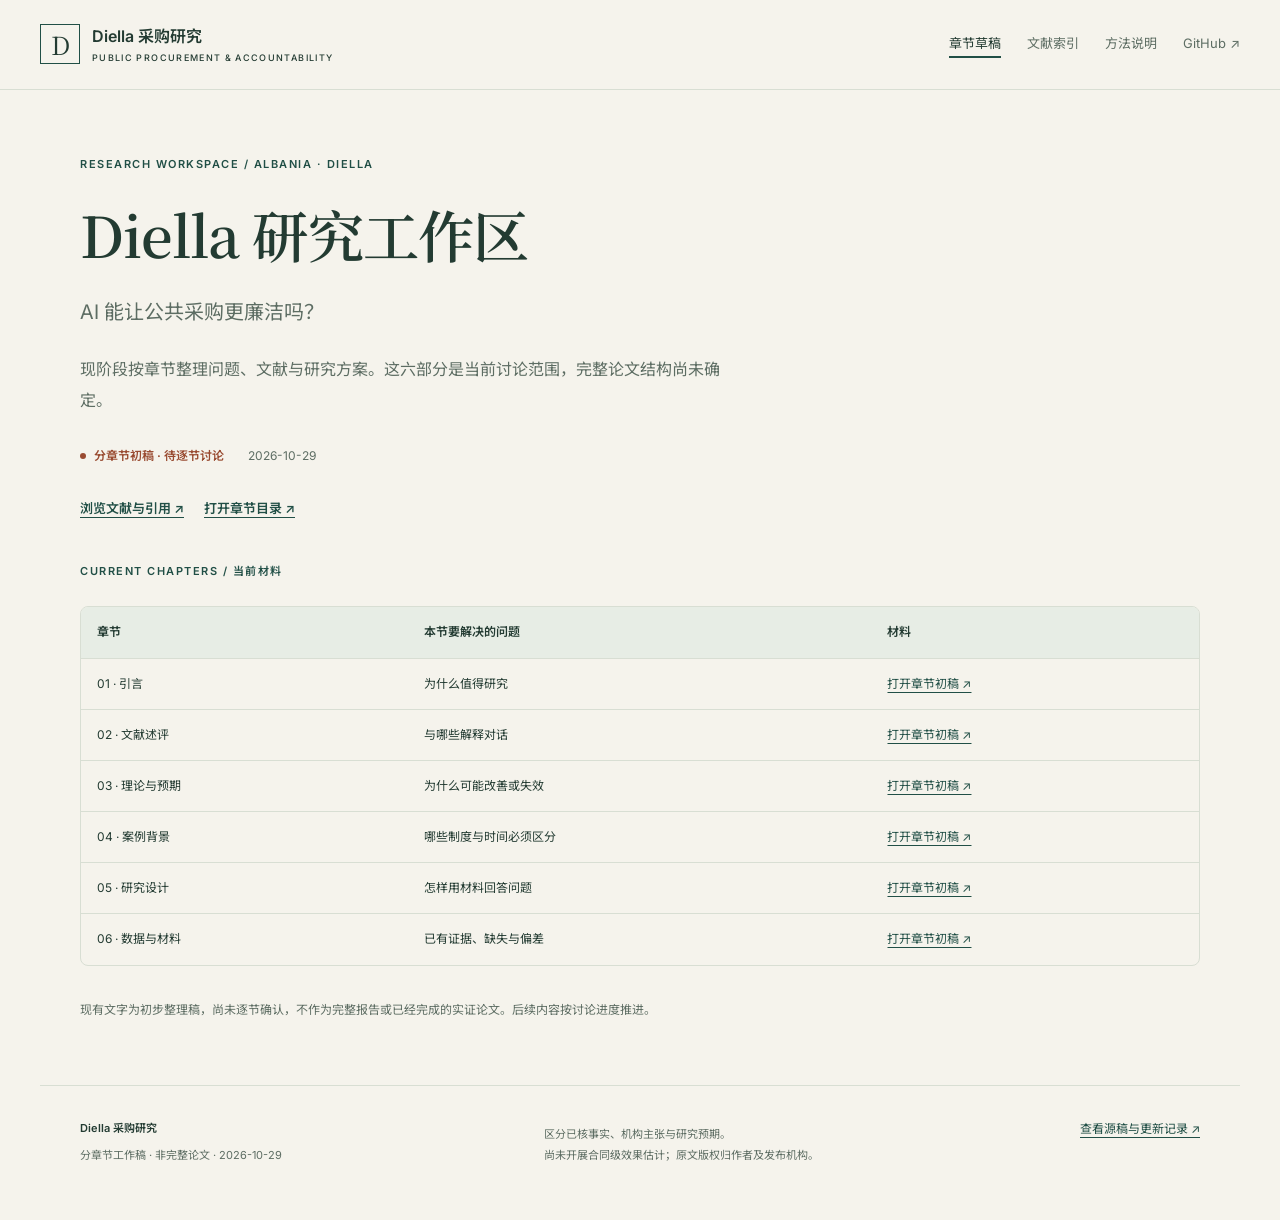
==== commit 239fcf81: "Keep current work as chapter drafts rather than a complete report" ====
--- a/docs/index.html
+++ b/docs/index.html
@@ -4,7 +4,7 @@
 <meta charset="utf-8"><meta name="viewport" content="width=device-width,initial-scale=1">
 <meta name="description" content="以阿尔巴尼亚 Diella 为切入，研究公共采购的风险识别、实际效果与问责机制。六部分研究稿、可追溯文献与研究方法。">
 <meta name="theme-color" content="#214f46">
-<title>AI 能让公共采购更廉洁吗？ · Diella 采购研究</title>
+<title>章节工作区 · Diella 采购研究</title>
 <link rel="icon" href="data:image/svg+xml,%3Csvg xmlns='http://www.w3.org/2000/svg' viewBox='0 0 64 64'%3E%3Crect width='64' height='64' rx='14' fill='%23214f46'/%3E%3Cpath d='M19 15h14c19 0 19 34 0 34H19z' fill='none' stroke='%23f5f3ec' stroke-width='5'/%3E%3C/svg%3E">
 <link rel="preconnect" href="https://fonts.googleapis.com"><link rel="preconnect" href="https://fonts.gstatic.com" crossorigin>
 <link href="https://fonts.googleapis.com/css2?family=Inter:wght@400;500;600&family=Noto+Sans+SC:wght@400;500;600&family=Noto+Serif+SC:wght@500;600;700&display=swap" rel="stylesheet">
@@ -18,250 +18,9 @@
 <body class="">
 <a class="skip-link" href="#main">跳到正文</a>
 <header class="masthead"><a class="brand" href="index.html"><span class="brand-mark" aria-hidden="true">D</span><span>Diella 采购研究<small>PUBLIC PROCUREMENT & ACCOUNTABILITY</small></span></a>
-<nav aria-label="网站导航"><a aria-current="page" href="index.html">研究稿</a><a  href="literature.html">文献索引</a><a  href="methods.html">方法说明</a><a href="https://github.com/chenergou847/diella-procurement-accountability" target="_blank" rel="noopener">GitHub ↗</a></nav></header>
-<section class="hero" id="top"><p class="eyebrow">RESEARCH NOTE 01 / ALBANIA · DIELLA</p><h1>AI 能让公共采购<br>更廉洁吗？</h1><p class="subtitle">以阿尔巴尼亚 Diella 为切入的风险识别与问责机制设计</p><div class="statusline"><span class="status">六部分研究设计稿 v0.1</span><span>2026-10-29</span><span>实证分析尚未开展</span></div><div class="hero-actions"><a href="#introduction">开始阅读 ↓</a><a href="downloads/paper.md" download>下载 Markdown 研究稿 ↗</a><a href="literature.html">查看引用与主要观点 ↗</a></div></section><div class="proposal"><div class="label">待检验的核心解释</div><p>AI 的廉洁效应，取决于风险信号能否经过<strong>可追溯的记录、有理由的复核和可执行的纠正</strong>，最终改变具体采购结果。</p></div><main id="main" class="reading-layout"><aside class="toc"><p class="toc-title">阅读目录 / CONTENTS</p><div class="toc-links"><a href="#introduction"><span>01</span>引言</a><a href="#literature-review"><span>02</span>文献述评</a><a href="#theory"><span>03</span>理论与预期</a><a href="#background"><span>04</span>案例背景</a><a href="#design"><span>05</span>研究设计</a><a href="#materials"><span>06</span>数据与材料</a></div><div class="toc-extra"><a href="#references">引用书目</a><a href="literature.html">浏览文献索引 ↗</a><a href="methods.html">具体研究方法 ↗</a></div><div class="reading-tools"><button id="font-toggle" aria-pressed="false">大字阅读</button><button id="print-page">打印 / 存为 PDF</button></div></aside><article class="article"><section class="paper-section" id="introduction"><div class="section-no">SECTION 01</div><h2>一、引言：从“不会受贿”到采购结果</h2>
-<p>2025 年，阿尔巴尼亚将人工智能系统 Diella 纳入政府的公共叙事。政府信息公开答复把它描述为由国家信息社会局（AKSHI）开发、接入 e-Albania、提供自动公共服务及信息处理支持的系统。围绕“虚拟部长”的表述，法律文章和政治形象研究随之出现。<a class="citation-ref" href="literature.html#P05" title="Regjistri i kërkesave dhe përgjigjeve 2025" aria-label="查看文献 P05">P05</a><a class="citation-ref" href="literature.html#D04" title="Análisis de Diella, la ministra digital de Albania, a la luz de la teoría de la personalidad jurídica" aria-label="查看文献 D04">D04</a><a class="citation-ref" href="literature.html#D08" title="Une IA devient ministre d’État en Albanie" aria-label="查看文献 D08">D08</a> 但一个拟人化系统获得部长称谓，并不能直接回答它是否改变了某项采购中的权力、交易和结果。</p>
-<p>这一案例提出了一个值得检验的治理问题：公共采购的不廉洁，并非只发生在最终审批或收受贿赂的瞬间。需求如何定义、资格条件如何设置、数据由谁维护、异常由谁解释以及履约变更由谁批准，都可能影响竞争机会与公共资金使用。如果 AI 只改变其中一环，其他环节保留的不受监督的裁量仍可能限制改革收益。反过来，即使最终决定仍由人作出，AI 也可能通过更早的风险提示与更完整的记录促进纠错。数字反腐研究强调的正是这种技术、组织与制度共同作用的关系。<a class="citation-ref" href="literature.html#A02" title="Bots against corruption: Exploring the benefits and limitations of AI-based anti-corruption technology" aria-label="查看文献 A02">A02</a><a class="citation-ref" href="literature.html#A03" title="Are emerging technologies helping win the fight against corruption? A review of the state of evidence" aria-label="查看文献 A03">A03</a></p>
-<p>因此，本文的主问题是：<strong>Diella 的实际采购应用，是否以及通过什么机制使公共采购更廉洁？</strong> 研究还追问：效果发生在哪个环节；哪些条件支持或阻断它；问责机制如何把风险识别转化为可复核、可执行的纠正。</p>
-<p>本文提出的待检验解释是：AI 的廉洁效应取决于风险信号能否进入一条由人负责、允许独立复核、能够实施纠错的制度链条。信息处理和风险识别是可能的起点；形成有效纠正、避免寻租转移，并改善可核实的采购结果，才构成成效判断。已有采购 AI 研究和算法问责研究为这条解释提供启发，但不构成对 Diella 结果的验证。<a class="citation-ref" href="literature.html#A01" title="Assessing the value of artificial intelligence (AI) in governmental public procurement" aria-label="查看文献 A01">A01</a><a class="citation-ref" href="literature.html#M03" title="Public procurement of artificial intelligence systems: new risks and future proofing" aria-label="查看文献 M03">M03</a><a class="citation-ref" href="literature.html#M07" title="What to account for when accounting for algorithms: a systematic literature review on algorithmic accountability" aria-label="查看文献 M07">M07</a></p>
-<p>本研究有三方面的预期贡献。第一，把风险指标、经核实问题与公共资金损失区分开，为“更廉洁”提供可复核的测量。第二，将公开资料的制度分析和过程追踪用于核实 AI 实际介入的范围，避免把政治宣布当作所有采购的处理起点。第三，把问责要求落实到采购机关、系统运营者、供应商和复核机构的记录、理由、权限与补救安排，而非停留在“加强透明度”的一般倡议。</p>
-<p>本稿目前完成的是问题建构、文献述评、解释框架和研究方案。已有材料能够证明相关政策及争议确实存在，也能够支持提出可检验的机制；尚未建立合同级 AI 使用数据库，未开展效果估计。本文不预设 Diella 成功或失败，也不把“尚未识别效果”改写为“没有效果”。</p></section><section class="paper-section" id="literature-review"><div class="section-no">SECTION 02</div><h2>二、文献述评：识别能力如何转化为廉洁结果</h2>
-<h3>2.1 技术可以扩大监督，也依赖制度与组织条件</h3>
-<p>数字技术反腐的一条解释路径，是通过降低信息搜集成本、增加可见性和交叉核验来限制不当行为。Adam 与 Fazekas 的证据综述同时提醒，技术效果具有情境依赖性，也可能创造新的腐败机会。Odilla 对巴西反腐技术倡议的研究进一步把开发者、使用者、公开数据和技术透明度放入分析。Andersson 等对采购机构的研究则显示，流程、组织、技术与数据条件共同影响 AI 所创造的公共价值。<a class="citation-ref" href="literature.html#A03" title="Are emerging technologies helping win the fight against corruption? A review of the state of evidence" aria-label="查看文献 A03">A03</a><a class="citation-ref" href="literature.html#A02" title="Bots against corruption: Exploring the benefits and limitations of AI-based anti-corruption technology" aria-label="查看文献 A02">A02</a><a class="citation-ref" href="literature.html#A01" title="Assessing the value of artificial intelligence (AI) in governmental public procurement" aria-label="查看文献 A01">A01</a></p>
-<p>这些研究修正了“引入技术便自然降低腐败”的直线推论，但不能直接回答阿尔巴尼亚某个模块的效果。本文借鉴其条件性解释，进一步把组织能力落实为可观察的问题：机构能否取得必要数据、解释预警、追踪人工覆盖并完成复核。</p>
-<h3>2.2 检测风险与减少腐败是两个研究问题</h3>
-<p>Gallego 等将采购行政数据用于预警调查、违约和低效；本库目前仅核读其摘要，本文只据此说明风险预测的研究用途。BridgeGap 的大学项目报告比较不同模型在丹麦采购风险标签上的识别表现。两者说明检测能力可以评价，却不意味着部署系统后实际不当行为已经减少。<a class="citation-ref" href="literature.html#A04" title="Preventing rather than punishing: An early warning model of malfeasance in public procurement" aria-label="查看文献 A04">A04</a><a class="citation-ref" href="literature.html#A05" title="Paper on the effectiveness of AI tools to detect corruption: A case study on Danish public procurements" aria-label="查看文献 A05">A05</a></p>
-<p>Fazekas 等利用公开采购记录构造合同级腐败风险指数，并以外部关联检验其效度；OCP 指南提供采购全生命周期的风险指标。其共同价值在于使隐蔽问题变得可测，边界则是风险标志仍须解释与核验。<a class="citation-ref" href="literature.html#M01" title="An Objective Corruption Risk Index Using Public Procurement Data" aria-label="查看文献 M01">M01</a><a class="citation-ref" href="literature.html#P04" title="Red Flags in Public Procurement: A guide to using data to detect and mitigate risks" aria-label="查看文献 P04">P04</a> 本文因而区分三个环节：系统识别了什么、机关如何响应，以及响应最终改变了什么。</p>
-<h3>2.3 采购改革可以评价，收益也可能表现为质量与进入</h3>
-<p>Lewis-Faupel 等研究印度和印度尼西亚电子采购采用的差异，发现改革收益并不只体现在价格，也涉及承包商进入、质量和交付。Olken 以随机审计及独立工程核价研究支出差额，说明腐败相关结果虽难测量，仍可通过研究设计检验。<a class="citation-ref" href="literature.html#M02" title="Can Electronic Procurement Improve Infrastructure Provision? Evidence from Public Works in India and Indonesia" aria-label="查看文献 M02">M02</a><a class="citation-ref" href="literature.html#M04" title="Monitoring Corruption: Evidence from a Field Experiment in Indonesia" aria-label="查看文献 M04">M04</a></p>
-<p>这些案例反驳了“采购廉洁无法经验研究”的看法，但电子采购不等于 AI 采购，其他国家的效应也不能直接移植到 Diella。本文借鉴的是结果测量与比较逻辑，而不是借用其结论作为阿尔巴尼亚的证据。</p>
-<h3>2.4 Diella 的直接研究更重视角色、责任与政治形象</h3>
-<p>Padrón Villalba 从法律人格讨论 AI 部长及责任；Messal 分析服饰、符号、亲缘叙事与政治仪式；Nezdolia 从数字主体性批评拟人化，本稿对后者的归纳限于已核英文摘要。<a class="citation-ref" href="literature.html#D04" title="Análisis de Diella, la ministra digital de Albania, a la luz de la teoría de la personalidad jurídica" aria-label="查看文献 D04">D04</a><a class="citation-ref" href="literature.html#D08" title="Une IA devient ministre d’État en Albanie" aria-label="查看文献 D08">D08</a><a class="citation-ref" href="literature.html#D07" title="Simulacrum of Digital Subjectivity: An Analysis of the Phenomenon of Albania’s AI Minister" aria-label="查看文献 D07">D07</a> 这些文章有助于区分系统的政治形象、制度职权和实际能力，却未给出采购廉洁的净效果估计。</p>
-<p>辅助材料进一步扩展讨论：JeDEM 的 Reflections 评论讨论民主责任，UNWE 会议章节解释制度角色的形成，EUISS 评论关注合法性、安全及技术依赖。它们分别属于编辑审阅评论、会议章节和机构政策评论，本文不把它们统称为同行评审效果研究。<a class="citation-ref" href="literature.html#D01" title="Experimenting with algorithmic governance: Artificial intelligence between innovation and democratic responsibility" aria-label="查看文献 D01">D01</a><a class="citation-ref" href="literature.html#D14" title="From Tool to Actor: Diella and the Emergence of Algorithmic Subjectivity in Governance" aria-label="查看文献 D14">D14</a><a class="citation-ref" href="literature.html#D17" title="Artificial intelligence, real politics: What Albania&#x27;s AI Minister means for EU accession" aria-label="查看文献 D17">D17</a></p>
-<h3>2.5 本文的对话位置</h3>
-<p>Wieringa 将算法问责理解为行为者、问责论坛及其说明、审查和后果关系；Hickok 则分析政府采购 AI 系统带来的制度和供应商风险。<a class="citation-ref" href="literature.html#M07" title="What to account for when accounting for algorithms: a systematic literature review on algorithmic accountability" aria-label="查看文献 M07">M07</a><a class="citation-ref" href="literature.html#M03" title="Public procurement of artificial intelligence systems: new risks and future proofing" aria-label="查看文献 M03">M03</a> 对 Diella 而言，既要问“使用 AI 进行采购”如何改变交易，也要问“政府如何采购和管理 AI 系统”是否产生新的依赖与责任缺口。</p>
-<p>本次保留文献尚未形成可充分核验、关联实际 AI 处理并具有可比基准的 Diella 反腐净效果评估。这里的研究空缺限于已检得并审核的材料，不声称穷尽全部研究。本文拟补充的，是把角色与责任讨论连接到采购事件：风险信号如何被解释、谁决定是否行动、哪些结果可以观察，以及在哪一步可能失效。</p></section><section class="paper-section" id="theory"><div class="section-no">SECTION 03</div><h2>三、理论与预期：可追溯、可复核、可纠正</h2>
-<h3>3.1 概念与观察层次</h3>
-<p>本文将“采购更廉洁”操作化为：在明确采购范围内，不当裁量、经核实的采购问题或公共资金损失相对于可信比较基准减少。程序公开和竞争风险是重要中间结果，不能直接等同于真实腐败。对尚未独立核实的问题，使用“风险”“异常”或“审查认定”这些与证据相称的名称。<a class="citation-ref" href="literature.html#M01" title="An Objective Corruption Risk Index Using Public Procurement Data" aria-label="查看文献 M01">M01</a><a class="citation-ref" href="literature.html#M04" title="Monitoring Corruption: Evidence from a Field Experiment in Indonesia" aria-label="查看文献 M04">M04</a><a class="citation-ref" href="literature.html#P04" title="Red Flags in Public Procurement: A guide to using data to detect and mitigate risks" aria-label="查看文献 P04">P04</a></p>
-<p>“AI 介入”指可关联到具体采购、时间及环节的系统功能，而不是拟人化称谓或全国宣布。本文将它与一般电子采购、集中采购、人工审查分别记录。“问责能力”指相关行为者必须解释其决定，有具备权限与能力的主体复核，并可能产生纠正、救济或责任后果；仅有信息公开入口不满足这一工作定义。<a class="citation-ref" href="literature.html#M07" title="What to account for when accounting for algorithms: a systematic literature review on algorithmic accountability" aria-label="查看文献 M07">M07</a></p>
-<h3>3.2 作用机制与适用条件</h3>
-<p>拟检验的机制为：<strong>AI 介入 → 风险识别或流程约束 → 有理由的人工复核 → 可执行的纠正 → 采购结果变化</strong>。数据可得性、记录完整性、复核资源与救济权限构成条件，任何环节都可能中断。</p>
-<div class="table-wrap"><table>
-<thead>
-<tr>
-<th>环节</th>
-<th>预期作用</th>
-<th>主要失效方式</th>
-<th>优先观察证据</th>
-</tr>
-</thead>
-<tbody>
-<tr>
-<td>数据与规则</td>
-<td>让比较和异常识别具备基础</td>
-<td>数据缺失、规则偏置、输入被人为改变</td>
-<td>数据来源、版本、修改权限和质量记录</td>
-</tr>
-<tr>
-<td>识别与记录</td>
-<td>更早暴露问题并保留行动轨迹</td>
-<td>误报、漏报、只记录有利结果</td>
-<td>有时间戳的输出、覆盖范围、未预警案例</td>
-</tr>
-<tr>
-<td>复核与决定</td>
-<td>把信号转为可解释的行动</td>
-<td>自动化依赖、无人处理、无理由覆盖</td>
-<td>复核人、依据、人工采纳或覆盖记录</td>
-</tr>
-<tr>
-<td>纠正与救济</td>
-<td>改变条款、授标或履约决定</td>
-<td>只发布报告、不能纠正、救济难以使用</td>
-<td>修改文书、复核决定、补救执行</td>
-</tr>
-<tr>
-<td>后续结果</td>
-<td>降低特定问题或损失</td>
-<td>风险转向需求定义、例外或合同变更</td>
-<td>统一核验、最终结算、质量与变更</td>
-</tr>
-</tbody>
-</table></div>
-<p>这是一组待验证的机制连接，不是已确认的 Diella 工作流。组织条件的依据来自采购 AI 与数字反腐研究；责任关系的依据来自算法问责研究。<a class="citation-ref" href="literature.html#A01" title="Assessing the value of artificial intelligence (AI) in governmental public procurement" aria-label="查看文献 A01">A01</a><a class="citation-ref" href="literature.html#A02" title="Bots against corruption: Exploring the benefits and limitations of AI-based anti-corruption technology" aria-label="查看文献 A02">A02</a><a class="citation-ref" href="literature.html#A03" title="Are emerging technologies helping win the fight against corruption? A review of the state of evidence" aria-label="查看文献 A03">A03</a><a class="citation-ref" href="literature.html#M07" title="What to account for when accounting for algorithms: a systematic literature review on algorithmic accountability" aria-label="查看文献 M07">M07</a></p>
-<h3>3.3 可被反驳的研究预期</h3>
-<p><strong>预期一：有效纠正。</strong> 在功能真实启用且复核能够执行的项目中，相关风险更可能在授标或履约损失发生前被识别并纠正。若预警只出现在决定之后，或纠正与输出不存在可核联系，则削弱这一解释。</p>
-<p><strong>预期二：问责条件。</strong> 即使使用相同工具，有明确复核人、覆盖理由和补救权限的机构，更可能将信号转为实际行动。若结果差异完全由原有能力、项目构成或其他改革解释，不能把差异归给新增问责安排。</p>
-<p><strong>预期三：裁量转移。</strong> 若 AI 主要约束评审评分，而需求设置、数据维护、例外处理或合同变更缺少监督，授标阶段风险的下降可能伴随后续风险增加。只观察一个阶段，会高估总体改善。</p>
-<p><strong>预期四：发现效应。</strong> 检测增强的早期可能出现更多投诉、预警或问题发现，而独立抽样复核的问题率未必上升。发现数量与实际问题率必须分别报告。</p>
-<h3>3.4 竞争解释与问责设计</h3>
-<p>需要检验的竞争解释包括：集中采购改变议价和专业能力，法律修订改变程序要求，审计或执法加强改变发现概率，项目构成和市场结构变化改变竞争，以及政策传播影响信任而未改变交易。本文不把这些因素统称为可随意加入回归的“控制变量”，而是判断它们是否与 AI 同步、是否可分离、是否本身属于作用路径。</p>
-<p>据此提出五项供案例检验的问责安排：以采购编号关联系统输出与文件版本；为采纳和覆盖建议指定责任人并记录理由；提供独立复核及可用救济；在系统采购合同中约定可审计性、数据访问及退出条件；将核验延伸到未预警项目及合同变更。这些是本文的制度设计建议，尚未在 Diella 中验证。<a class="citation-ref" href="literature.html#M03" title="Public procurement of artificial intelligence systems: new risks and future proofing" aria-label="查看文献 M03">M03</a><a class="citation-ref" href="literature.html#M07" title="What to account for when accounting for algorithms: a systematic literature review on algorithmic accountability" aria-label="查看文献 M07">M07</a></p></section><section class="paper-section" id="background"><div class="section-no">SECTION 04</div><h2>四、案例背景：三个不应混同的时间</h2>
-<h3>4.1 虚拟角色、政务服务与采购系统</h3>
-<p>Diella 同时出现在政务服务、政府组成叙事和采购改革安排中。政府 2025 年的信息公开登记第 47 项答复，说明其由 AKSHI 开发、与既有国家系统交互，并提供信息收集、处理和呈现支持。本文据此确认官方如何解释其功能，不据此推定它已自主承担全部采购决定。[P05，PDF 物理第 6 页]</p>
-<p>直接研究对部长称谓、法律人格和政治形象的讨论提示，角色命名可能影响公众理解，但不能替代职权和系统使用证据。<a class="citation-ref" href="literature.html#D04" title="Análisis de Diella, la ministra digital de Albania, a la luz de la teoría de la personalidad jurídica" aria-label="查看文献 D04">D04</a><a class="citation-ref" href="literature.html#D07" title="Simulacrum of Digital Subjectivity: An Analysis of the Phenomenon of Albania’s AI Minister" aria-label="查看文献 D07">D07</a><a class="citation-ref" href="literature.html#D08" title="Une IA devient ministre d’État en Albanie" aria-label="查看文献 D08">D08</a> 对研究设计而言，<strong>政治宣布、技术建设和具体采购实际使用</strong>是三种需要分别核实的时间。</p>
-<h3>4.2 已核材料中的过程节点</h3>
-<div class="table-wrap"><table>
-<thead>
-<tr>
-<th>时间或期间</th>
-<th>可核材料与表述</th>
-<th>本文允许的推论</th>
-<th>仍然不能推出什么</th>
-</tr>
-</thead>
-<tbody>
-<tr>
-<td>2025 年登记，答复日期 2025-11-06</td>
-<td>政府登记第 47 项描述 Diella 的开发、系统交互与分析支持 <a class="citation-ref" href="literature.html#P05" title="Regjistri i kërkesave dhe përgjigjeve 2025" aria-label="查看文献 P05">P05</a></td>
-<td>官方职能解释确实存在</td>
-<td>各采购模块何时用于哪些合同</td>
-</tr>
-<tr>
-<td>2026-05-11</td>
-<td>政府讲话描述 AI 采购系统的规格与建设安排，同时介绍集中采购改革 <a class="citation-ref" href="literature.html#P07" title="Albania records positive progress in Public Procurement – 11 May 2026" aria-label="查看文献 P07">P07</a></td>
-<td>AI 与其他采购改革处在共同政策过程中</td>
-<td>此前报告的全部改善由 AI 引起</td>
-</tr>
-<tr>
-<td>2026-10-07</td>
-<td>RTSH 引述部长称拟于当年秋季引入 AI 采购系统 [P08，辅助报道]</td>
-<td>存在公开的预期部署安排</td>
-<td>当日或随后每项采购均已使用系统</td>
-</tr>
-<tr>
-<td>2026-10-08</td>
-<td>宪法法院决定通告讨论有关总统令的申请并予驳回 <a class="citation-ref" href="literature.html#P06" title="Njoftim vendimmarrjeje – Diella presidential decrees, 8 October 2026" aria-label="查看文献 P06">P06</a></td>
-<td>可分析通告载明的决定及理由范围</td>
-<td>对所有“AI 部长”安排全面实体合宪背书</td>
-</tr>
-</tbody>
-</table></div>
-<p>这份时间表不是完整部署史。尤其是预期上线的报道，需要与后续验收文件、操作规程和项目记录核对，不能把预期日期编码为所有项目已受处理。</p>
-<h3>4.3 采购与制度背景为何重要</h3>
-<p>采购局年报、采购投诉审查机构年报及欧委会国别报告，分别提供官方采购统计、争议处理和制度改革背景。它们可帮助确定竞争指标的分母、程序分类及监督结构，但并不构成 Diella 的独立效果评估。<a class="citation-ref" href="literature.html#P01" title="Annual Report 2025 – Public Procurement Agency of Albania" aria-label="查看文献 P01">P01</a><a class="citation-ref" href="literature.html#P02" title="Raporti Vjetor 2025 – Komisioni i Prokurimit Publik" aria-label="查看文献 P02">P02</a><a class="citation-ref" href="literature.html#P03" title="Albania 2025 Report" aria-label="查看文献 P03">P03</a> OECD 报告提供跨国政府 AI 应用及采购治理条件，也不能代替本案例的实际使用资料。<a class="citation-ref" href="literature.html#P10" title="Governing with Artificial Intelligence: The State of Play and Way Forward in Core Government Functions" aria-label="查看文献 P10">P10</a></p>
-<p>采购集中化尤其值得单独记录：它本身可能改变专业化、供应商进入及价格。若集中采购与 AI 应用完全捆绑且不存在可分离差异，研究至多识别政策组合的结果，不能将全部变化归给 AI。案例背景因此直接决定比较对象、处理起点和可作出的归因。</p>
-<p>法院通告还表明，技术工具不能自行改变公共职权、责任和问责秩序。<a class="citation-ref" href="literature.html#P06" title="Njoftim vendimmarrjeje – Diella presidential decrees, 8 October 2026" aria-label="查看文献 P06">P06</a> 本文将其作为制度约束的原始表述；目前取得的是通告，而非据以穷尽法律效果的完整判决书。</p></section><section class="paper-section" id="design"><div class="section-no">SECTION 05</div><h2>五、研究设计：先核实处理，再选择比较逻辑</h2>
-<h3>5.1 研究单位与公开资料方案</h3>
-<p>本文拟采取嵌入式单案例研究：国家层面追踪政策与职权，机构层面记录模块采用与监督安排，采购层面观察具体决定及后果。主要观察单位是可关联采购编号的一次 AI 介入及其决定过程；机构—月份和合同则是后续定量分析的候选单位。</p>
-<p>第一阶段可以完全基于公开资料完成，不以取得访谈为前提。优先检索授权与采购文件、文件版本、复核决定、审计报告、法院文件和履约公开信息。访谈如有机会，可帮助解释缺口，但不替代公开文件，也不把受访者共识当作事实。</p>
-<h3>5.2 案例选择与过程追踪</h3>
-<p>先按功能和采购阶段建立可观察范围，再从同类项目中寻找不同过程：信号引发纠正、信号未被采用、未预警而出现问题，以及正常完成的项目。案例数由可核验记录和比较需求决定，不预先宣称具有全国代表性。若只能取得被投诉项目，研究总体须限定为可观察争议案例。</p>
-<p>每个案例检验“介入—识别—复核—纠正—结果”，并为每一步记录证据形成时间、发布主体、与其他来源的依赖关系及替代解释。单纯事件先后或叙事一致不能证明因果。预警是否早于人工发现、修改理由是否明确引用系统输出、以及结果是否存在其他充分解释，才具有更强的诊断价值。<a class="citation-ref" href="literature.html#M05" title="Understanding Process Tracing" aria-label="查看文献 M05">M05</a></p>
-<p>制度规则、机关自述、可观察行为和研究者推断分别编码。缺少某个关键环节时，报告机制尚未完整识别；不把内部记录不可得解释为“没有发生”，也不凭政策承诺补齐链条。</p>
-<h3>5.3 测量与后续定量路线</h3>
-<div class="table-wrap"><table>
-<thead>
-<tr>
-<th>层次</th>
-<th>候选测量</th>
-<th>必须配套的核验</th>
-</tr>
-</thead>
-<tbody>
-<tr>
-<td>程序与问责</td>
-<td>输出留痕、复核理由、人工覆盖、救济执行</td>
-<td>不只统计文档或入口数量</td>
-</tr>
-<tr>
-<td>风险与竞争</td>
-<td>单一投标、异常排除、短期限、重复授标、合同变更</td>
-<td>按品类、市场及合法例外解释</td>
-</tr>
-<tr>
-<td>经核实问题</td>
-<td>可比抽样下按同一标准确认的问题率</td>
-<td>记录检查强度及未被检查者</td>
-</tr>
-<tr>
-<td>损失与履约</td>
-<td>独立核价差额、最终成本、质量和延误</td>
-<td>不以低于预算的授标价单独替代节约</td>
-</tr>
-</tbody>
-</table></div>
-<p>风险指标参照 M01 与 P04 后适配当地法律；独立核验借鉴 M04 的测量思路，不假定能够取得工程现场资料。<a class="citation-ref" href="literature.html#M01" title="An Objective Corruption Risk Index Using Public Procurement Data" aria-label="查看文献 M01">M01</a><a class="citation-ref" href="literature.html#P04" title="Red Flags in Public Procurement: A guide to using data to detect and mitigate risks" aria-label="查看文献 P04">P04</a><a class="citation-ref" href="literature.html#M04" title="Monitoring Corruption: Evidence from a Field Experiment in Indonesia" aria-label="查看文献 M04">M04</a></p>
-<p>定量方法服从实际采用方式。若有分批上线、可比的尚未处理机构及多期前后记录，可评估分组—时间 DiD 和事件研究；若只有全国同日上线，可考虑有充分时间序列和对照的设计；若真实规则存在清晰阈值，再评估 RDD。当前未核实这些实施条件，不承诺某个模型必然可用。分期 DiD 的依据为 Callaway 与 Sant’Anna，须论证可比趋势、无严重预期及溢出，并处理异质效应。<a class="citation-ref" href="literature.html#M06" title="Difference-in-Differences with Multiple Time Periods" aria-label="查看文献 M06">M06</a></p>
-<p>若只取得历史公开招标文件，可以开展内容编码、描述性比较或离线识别实验。后者回答模型检测能力；拿不到 Diella 真实系统时，通用模型测试不能冠以 Diella 效果之名。<a class="citation-ref" href="literature.html#A05" title="Paper on the effectiveness of AI tools to detect corruption: A case study on Danish public procurements" aria-label="查看文献 A05">A05</a></p>
-<h3>5.4 归因、复核与结论规则</h3>
-<p>竞争解释在案例阶段就进入证据表，并据实际关系决定是否可分离。数量分析不把 AI 采用后的投标数等潜在中介变量机械当作前置控制。大量合同来自少数机构时，推断还须考虑处理分配层级，不能把合同数等同独立政策实验数。</p>
-<p>独立核验尽量覆盖被预警与未被预警、采用与未采用 AI 的项目，并使用相同标准，防止仅审查预警项目产生验证偏差。正式编码前先试编少量材料，修改歧义定义并保留版本；正式阶段在资源允许时双人独立编码、报告一致性及分歧裁定，而不编造已完成的信度数字。</p>
-<p>本文允许四类结果：限定范围内改善、恶化或风险转移、不同环节混合，以及资料不足以识别。任何结果都须说明适用范围。定性机制证据可以支持限定案例判断；全国平均效果需要另行论证样本、比较与识别，不能由案例叙事直接外推。</p></section><section class="paper-section" id="materials"><div class="section-no">SECTION 06</div><h2>六、数据与材料：已有基础与尚待取得的证据</h2>
-<h3>6.1 获取、覆盖与阅读深度</h3>
-<p>截至 2026-10-29，本地研究库登记 45 条候选记录，来源覆盖 Diella 直接讨论、AI 反腐、采购测量、因果方法及制度原件。经作者与发布主体、出版或评审状态、方法和主题适配审核，公开索引保留 23 条正式书目及 4 条辅助材料。23 条包括 15 条学术出版或专业研究报告、8 条制度或指标原件，不等于 23 篇同行评审论文。</p>
-<p>检索采用多语关键词、出版方与大学存储库定位，以及参考文献追溯。未直接检索订阅版 Scopus、Web of Science 或知网，因而将成果定位为范围综述，不宣称穷尽。候选重复版本按同一研究处理，工作稿与正式版分开记录。公开仓库只含筛选后的书目与原创分析，原 PDF 及内部追溯资料保留在本地。</p>
-<p>文件校验、实际阅读与证据强度分别登记。摘要可用于归纳作者明确提出的观点，不能据其重建未读的方法和结果；论文集仅核相关章节，不把整卷所含文章都计入研究数量。D04 的卷期标 2024、网页实际发布 2025，P05 的独立出版年未核定，这些差异保留在引文说明中。</p>
-<h3>6.2 当前材料能够支持什么</h3>
-<div class="table-wrap"><table>
-<thead>
-<tr>
-<th>材料</th>
-<th>已有状态</th>
-<th>当前可用范围</th>
-<th>关键限制</th>
-</tr>
-</thead>
-<tbody>
-<tr>
-<td>采购局 2025 年报 <a class="citation-ref" href="literature.html#P01" title="Annual Report 2025 – Public Procurement Agency of Albania" aria-label="查看文献 P01">P01</a></td>
-<td>本地 PDF 已核；阅读相关目录和章节</td>
-<td>采购统计与政策背景</td>
-<td>233 页未通读，统计未逐项复算</td>
-</tr>
-<tr>
-<td>投诉审查机构 2025 年报 <a class="citation-ref" href="literature.html#P02" title="Raporti Vjetor 2025 – Komisioni i Prokurimit Publik" aria-label="查看文献 P02">P02</a></td>
-<td>本地 PDF 已核；核封面、目录及统计结构</td>
-<td>复核程序及统计字段定位</td>
-<td>不能将投诉数量直接视为腐败率</td>
-</tr>
-<tr>
-<td>欧委会 2025 国别报告 <a class="citation-ref" href="literature.html#P03" title="Albania 2025 Report" aria-label="查看文献 P03">P03</a></td>
-<td>本地 PDF 已核；阅读相关部分</td>
-<td>制度与入盟改革背景</td>
-<td>不是 AI 处理清单或独立净效果评估</td>
-</tr>
-<tr>
-<td>政府信息公开登记 <a class="citation-ref" href="literature.html#P05" title="Regjistri i kërkesave dhe përgjigjeve 2025" aria-label="查看文献 P05">P05</a></td>
-<td>涉及 Diella 的答复已核读</td>
-<td>官方职能解释与时间线</td>
-<td>机构解释不等于操作日志</td>
-</tr>
-<tr>
-<td>政府 2026-05-11 讲话 <a class="citation-ref" href="literature.html#P07" title="Albania records positive progress in Public Procurement – 11 May 2026" aria-label="查看文献 P07">P07</a></td>
-<td>本轮通过官方网页核读正文</td>
-<td>建设安排及共同改革</td>
-<td>此次终端未成功留存可用正文，使用原站链接复核</td>
-</tr>
-<tr>
-<td>宪法法院通告 <a class="citation-ref" href="literature.html#P06" title="Njoftim vendimmarrjeje – Diella presidential decrees, 8 October 2026" aria-label="查看文献 P06">P06</a></td>
-<td>官方通告正文已留存并核读</td>
-<td>通告载明的决定及理由</td>
-<td>不冒充完整判决</td>
-</tr>
-<tr>
-<td>RTSH 部署报道 <a class="citation-ref" href="literature.html#P08" title="AI to enter Albania’s public procurement system this autumn – 7 October 2026" aria-label="查看文献 P08">P08</a></td>
-<td>原生网页已核读</td>
-<td>预期部署安排的辅助核对</td>
-<td>是报道而非验收及实际使用证明</td>
-</tr>
-<tr>
-<td>采购指标与 AI 研究 <a class="citation-ref" href="literature.html#M01" title="An Objective Corruption Risk Index Using Public Procurement Data" aria-label="查看文献 M01">M01</a><a class="citation-ref" href="literature.html#P04" title="Red Flags in Public Procurement: A guide to using data to detect and mitigate risks" aria-label="查看文献 P04">P04</a>[A01–A05]</td>
-<td>阅读深度逐条标记</td>
-<td>概念、指标及方法依据</td>
-<td>外部案例不能直接证明 Diella 结果</td>
-</tr>
-</tbody>
-</table></div>
-<h3>6.3 待建数据结构与缺口</h3>
-<p>公开仓库提供空白的 <code>procurement-template.csv</code> 作为字段设计，当前没有填入实际采购样本。拟记录采购编号、机构、品类、规模、程序、各阶段日期、AI 模块及启用、采纳或覆盖、竞争指标、复核结果、最终成本及履约。每个字段必须带来源及缺失原因。</p>
-<p>关键缺口是能够把采购项目与 AI 实际使用连接起来的处理记录，以及统一标准下的结果核验。尚未确认这些字段是否可批量公开获取，也未确定合格对照、处理前后窗口及正式样本量。缺少字段时不使用任命日期、政务交互量或全国腐败感知指数替代。</p>
-<p>缺失区分为未披露、未检得、文件不可读取、记录不适用和来源冲突；未知不编码为零。无法追踪全流程的项目仍可进入制度或描述分析，但不能直接进入要求该信息的因果估计。</p>
-<h3>6.4 编码、偏差与可复核性</h3>
-<p>项目证据表记录来源 ID、公开地址、文件形成和获取时间、页码或段落、事件日期、观察内容、证据类型、竞争解释及判断。政府主张、第三方认定与研究者预期分开存储；采用预先定义的编码规则，并保留修订日志。</p>
-<p>公开材料可能偏向已被发现、被投诉、被披露或便于公开的采购；技术输出也可能在机关决策之后才被引用。研究将检查材料选择、时间倒置、来源互相转引和语言翻译误差，并对不能区分的解释保留不确定性。档案留痕与来源互证可以提高可信度，却不自动消除全部选择偏差。</p>
-<p>本稿能够交付的是可追溯的事实基础、清楚的解释框架和可执行的取证方案。接下来的经验工作应从小规模公开档案可得性试查开始，确认真实处理和结果字段，再决定能否进入机制判断或数量估计；本稿尚未执行这些步骤。</p></section><section id="references"><div class="section-no">REFERENCES</div><h2>引用书目</h2><p class="evidence-note">以下按本稿实际引用列出。评论与原始制度资料按类型使用；具体阅读深度和引用版本请展开文献索引核对。</p><ol class="reference-list"><li id="ref-A01"><span class="ref-id">A01 · 正式书目</span>ANDERSSON P E, ARBIN K, ROSENQVIST C. Assessing the value of artificial intelligence (AI) in governmental public procurement[J]. Journal of Public Procurement, 2025, 25(1): 120–139. DOI: 10.1108/JOPP-05-2024-0057. <a href="literature.html#A01">观点与版本 ↗</a></li><li id="ref-A02"><span class="ref-id">A02 · 正式书目</span>ODILLA F. Bots against corruption: Exploring the benefits and limitations of AI-based anti-corruption technology[J]. Crime, Law and Social Change, 2023, 80(4): 353–396. DOI: 10.1007/s10611-023-10091-0. <a href="literature.html#A02">观点与版本 ↗</a></li><li id="ref-A03"><span class="ref-id">A03 · 正式书目</span>ADAM I, FAZEKAS M. Are emerging technologies helping win the fight against corruption? A review of the state of evidence[R/OL]. Budapest: Government Transparency Institute, 2020: GTI-WP/2020:02[2026-10-29]. https://www.govtransparency.eu/wp-content/uploads/2020/04/ICT-Corruption_GTI-WP-version_2020420.pdf. <a href="literature.html#A03">观点与版本 ↗</a></li><li id="ref-A04"><span class="ref-id">A04 · 正式书目</span>GALLEGO J, RIVERO G, MARTÍNEZ J. Preventing rather than punishing: An early warning model of malfeasance in public procurement[J]. International Journal of Forecasting, 2021, 37(1): 360–377. DOI: 10.1016/j.ijforecast.2020.06.006. <a href="literature.html#A04">观点与版本 ↗</a></li><li id="ref-A05"><span class="ref-id">A05 · 正式书目</span>LONGOBUCCO A, FERWERDA J. Paper on the effectiveness of AI tools to detect corruption: A case study on Danish public procurements[R/OL]. Utrecht: Utrecht University, 2025[2026-10-29]. https://corruptiondata.eu/wp-content/uploads/2026/02/BridgeGap-D6-2-The-Effectiveness-of-AI-tools-to-detect-corruption_V1.0.pdf. <a href="literature.html#A05">观点与版本 ↗</a></li><li id="ref-D01"><span class="ref-id">D01 · 辅助材料</span>BATTISTA D, RIVAS-DE-ROCA R. Experimenting with algorithmic governance: Artificial intelligence between innovation and democratic responsibility[J]. JeDEM – eJournal of eDemocracy and Open Government, 2025, 17(4): 103–115. DOI: 10.29379/jedem.v17i4.1177. <a href="literature.html#D01">观点与版本 ↗</a></li><li id="ref-D04"><span class="ref-id">D04 · 正式书目</span>PADRÓN VILLALBA A. Análisis de Diella, la ministra digital de Albania, a la luz de la teoría de la personalidad jurídica[J]. Anales de la Facultad de Derecho, 2024, 41: 9–23. DOI: 10.25145/j.anfade.2024.41.01. <a href="literature.html#D04">观点与版本 ↗</a></li><li id="ref-D07"><span class="ref-id">D07 · 正式书目</span>NEZDOLIA O. Simulacrum of Digital Subjectivity: An Analysis of the Phenomenon of Albania’s AI Minister[J]. Bulletin of Taras Shevchenko National University of Kyiv. Philosophy, 2025, 2(13): 45–49. DOI: 10.17721/2523-4064.2025/13-7/14. <a href="literature.html#D07">观点与版本 ↗</a></li><li id="ref-D08"><span class="ref-id">D08 · 正式书目</span>MESSAL S. Une IA devient ministre d’État en Albanie[J/OL]. Cahiers de Psychologie Politique, 2026(48)[2026-10-29]. https://cpp.numerev.com/articles/revue-48/2141-une-ia-devient-ministre-d-etat-en-albanie. <a href="literature.html#D08">观点与版本 ↗</a></li><li id="ref-D14"><span class="ref-id">D14 · 辅助材料</span>BEQA M, BOJA M. From Tool to Actor: Diella and the Emergence of Algorithmic Subjectivity in Governance[C]//KATRANDJIEV H, ed. Strategic Planning and Marketing in the Digital World: Fifth International Scientific Conference, Conference Proceedings. Sofia: UNWE Press, 2026: 168–183. <a href="literature.html#D14">观点与版本 ↗</a></li><li id="ref-D17"><span class="ref-id">D17 · 辅助材料</span>BÔMONT C, ZORIĆ B. Artificial intelligence, real politics: What Albania&#x27;s AI Minister means for EU accession[EB/OL]. European Union Institute for Security Studies, (2025-10-17)[2026-10-29]. https://www.iss.europa.eu/publications/commentary/artificial-intelligence-real-politics-what-albanias-ai-minister-means-eu. <a href="literature.html#D17">观点与版本 ↗</a></li><li id="ref-M01"><span class="ref-id">M01 · 正式书目</span>FAZEKAS M, TÓTH I J, KING L P. An Objective Corruption Risk Index Using Public Procurement Data[J]. European Journal on Criminal Policy and Research, 2016, 22(3): 369–397. DOI: 10.1007/s10610-016-9308-z. <a href="literature.html#M01">观点与版本 ↗</a></li><li id="ref-M02"><span class="ref-id">M02 · 正式书目</span>LEWIS-FAUPEL S, NEGGERS Y, OLKEN B A, et al. Can Electronic Procurement Improve Infrastructure Provision? Evidence from Public Works in India and Indonesia[R/OL]. Cambridge, MA: National Bureau of Economic Research, 2014: Working Paper 20344[2026-10-29]. https://www.nber.org/papers/w20344. <a href="literature.html#M02">观点与版本 ↗</a></li><li id="ref-M03"><span class="ref-id">M03 · 正式书目</span>HICKOK M. Public procurement of artificial intelligence systems: new risks and future proofing[J]. AI &amp; SOCIETY, 2024, 39(3): 1213–1227. DOI: 10.1007/s00146-022-01572-2. <a href="literature.html#M03">观点与版本 ↗</a></li><li id="ref-M04"><span class="ref-id">M04 · 正式书目</span>OLKEN B A. Monitoring Corruption: Evidence from a Field Experiment in Indonesia[J]. Journal of Political Economy, 2007, 115(2): 200–249. DOI: 10.1086/517935. <a href="literature.html#M04">观点与版本 ↗</a></li><li id="ref-M05"><span class="ref-id">M05 · 正式书目</span>COLLIER D. Understanding Process Tracing[J]. PS: Political Science &amp; Politics, 2011, 44(4): 823–830. DOI: 10.1017/S1049096511001429. <a href="literature.html#M05">观点与版本 ↗</a></li><li id="ref-M06"><span class="ref-id">M06 · 正式书目</span>CALLAWAY B, SANT’ANNA P H C. Difference-in-Differences with Multiple Time Periods[EB/OL]. arXiv:1803.09015, (2020-12-01)[2026-10-29]. https://arxiv.org/abs/1803.09015. <a href="literature.html#M06">观点与版本 ↗</a></li><li id="ref-M07"><span class="ref-id">M07 · 正式书目</span>WIERINGA M. What to account for when accounting for algorithms: a systematic literature review on algorithmic accountability[C]//Proceedings of the 2020 Conference on Fairness, Accountability, and Transparency. New York: ACM, 2020: 1–18. DOI: 10.1145/3351095.3372833. <a href="literature.html#M07">观点与版本 ↗</a></li><li id="ref-P01"><span class="ref-id">P01 · 正式书目</span>Public Procurement Agency of Albania. Annual Report 2025 – Public Procurement Agency of Albania[R/OL]. 2026[2026-10-29]. https://www.app.gov.al/about-us/annual-reports/. <a href="literature.html#P01">观点与版本 ↗</a></li><li id="ref-P02"><span class="ref-id">P02 · 正式书目</span>Komisioni i Prokurimit Publik. Raporti Vjetor 2025 – Komisioni i Prokurimit Publik[R/OL]. 2026[2026-10-29]. https://www.konsultimipublik.al/konsultime/48. <a href="literature.html#P02">观点与版本 ↗</a></li><li id="ref-P03"><span class="ref-id">P03 · 正式书目</span>European Commission. Albania 2025 Report[R/OL]. European Commission, (2025-11-04)[2026-10-29]. https://enlargement.ec.europa.eu/document/download/fe9138b7-90fe-4277-a12c-3a03f6d1957f_en?filename=albania-report-2025.pdf. <a href="literature.html#P03">观点与版本 ↗</a></li><li id="ref-P04"><span class="ref-id">P04 · 正式书目</span>Open Contracting Partnership. Red Flags in Public Procurement: A guide to using data to detect and mitigate risks[R/OL]. 2024[2026-10-29]. https://www.open-contracting.org/resources/red-flags-in-public-procurement-a-guide-to-using-data-to-detect-and-mitigate-risks/. <a href="literature.html#P04">观点与版本 ↗</a></li><li id="ref-P05"><span class="ref-id">P05 · 正式书目</span>Albanian Government. Regjistri i kërkesave dhe përgjigjeve 2025[EB/OL]. [出版年不详][2026-10-29]. https://www.kryeministria.al/wp-content/uploads/2026/01/Regjistri-i-kerkesave-dhe-pergjigjeve-2025.pdf. <a href="literature.html#P05">观点与版本 ↗</a></li><li id="ref-P06"><span class="ref-id">P06 · 正式书目</span>Constitutional Court of Albania. Njoftim vendimmarrjeje – Diella presidential decrees, 8 October 2026[EB/OL]. (2026-10-08)[2026-10-29]. https://www.gjykatakushtetuese.gov.al/njoftim-vendimmarrjeje-12/. <a href="literature.html#P06">观点与版本 ↗</a></li><li id="ref-P07"><span class="ref-id">P07 · 正式书目</span>Albanian Government. Albania records positive progress in Public Procurement – 11 May 2026[EB/OL]. (2026-05-11)[2026-10-29]. https://www.kryeministria.al/en/newsroom/shqiperia-ecuri-pozitive-ne-fushen-e-prokurimeve-publike/. <a href="literature.html#P07">观点与版本 ↗</a></li><li id="ref-P08"><span class="ref-id">P08 · 辅助材料</span>RTSH. AI to enter Albania’s public procurement system this autumn – 7 October 2026[EB/OL]. (2026-10-07)[2026-10-29]. https://rtsh.al/rti/en/ai-to-enter-albanias-public-procurement-system-this-autumn/. <a href="literature.html#P08">观点与版本 ↗</a></li><li id="ref-P10"><span class="ref-id">P10 · 正式书目</span>OECD. Governing with Artificial Intelligence: The State of Play and Way Forward in Core Government Functions[R]. Paris: OECD Publishing, 2025. DOI: 10.1787/795de142-en. <a href="literature.html#P10">观点与版本 ↗</a></li></ol></section></article></main><a class="to-top" href="#top">返回顶部 ↑</a>
-<footer class="site-footer"><div><strong>Diella 采购研究</strong><p>课堂研究设计稿 · v0.1 · 2026-10-29</p></div><p>区分已核事实、机构主张与研究预期。<br>尚未开展合同级效果估计；原文版权归作者及发布机构。</p><a href="https://github.com/chenergou847/diella-procurement-accountability">查看源稿与更新记录 ↗</a></footer>
+<nav aria-label="网站导航"><a aria-current="page" href="index.html">章节草稿</a><a  href="literature.html">文献索引</a><a  href="methods.html">方法说明</a><a href="https://github.com/chenergou847/diella-procurement-accountability" target="_blank" rel="noopener">GitHub ↗</a></nav></header>
+<section class="hero" id="top"><p class="eyebrow">RESEARCH WORKSPACE / ALBANIA · DIELLA</p><h1>Diella 研究工作区</h1><p class="subtitle">AI 能让公共采购更廉洁吗？</p><p class="lead">现阶段按章节整理问题、文献与研究方案。这六部分是当前讨论范围，完整论文结构尚未确定。</p><div class="statusline"><span class="status">分章节初稿 · 待逐节讨论</span><span>2026-10-29</span></div><div class="hero-actions"><a href="literature.html">浏览文献与引用 ↗</a><a href="https://github.com/chenergou847/diella-procurement-accountability/tree/main/manuscript">打开章节目录 ↗</a></div></section><main id="main" class="library-main"><p class="eyebrow">CURRENT CHAPTERS / 当前材料</p><div class="table-wrap"><table><thead><tr><th>章节</th><th>本节要解决的问题</th><th>材料</th></tr></thead><tbody><tr><td>01 · 引言</td><td>为什么值得研究</td><td><a class="chapter-link" href="https://github.com/chenergou847/diella-procurement-accountability/blob/main/manuscript/01-introduction.md">打开章节初稿 ↗</a></td></tr><tr><td>02 · 文献述评</td><td>与哪些解释对话</td><td><a class="chapter-link" href="https://github.com/chenergou847/diella-procurement-accountability/blob/main/manuscript/02-literature-review.md">打开章节初稿 ↗</a></td></tr><tr><td>03 · 理论与预期</td><td>为什么可能改善或失效</td><td><a class="chapter-link" href="https://github.com/chenergou847/diella-procurement-accountability/blob/main/manuscript/03-theory-expectations.md">打开章节初稿 ↗</a></td></tr><tr><td>04 · 案例背景</td><td>哪些制度与时间必须区分</td><td><a class="chapter-link" href="https://github.com/chenergou847/diella-procurement-accountability/blob/main/manuscript/04-case-background.md">打开章节初稿 ↗</a></td></tr><tr><td>05 · 研究设计</td><td>怎样用材料回答问题</td><td><a class="chapter-link" href="https://github.com/chenergou847/diella-procurement-accountability/blob/main/manuscript/05-research-design.md">打开章节初稿 ↗</a></td></tr><tr><td>06 · 数据与材料</td><td>已有证据、缺失与偏差</td><td><a class="chapter-link" href="https://github.com/chenergou847/diella-procurement-accountability/blob/main/manuscript/06-data-materials.md">打开章节初稿 ↗</a></td></tr></tbody></table></div><p class="library-end">现有文字为初步整理稿，尚未逐节确认，不作为完整报告或已经完成的实证论文。后续内容按讨论进度推进。</p></main>
+<footer class="site-footer"><div><strong>Diella 采购研究</strong><p>分章节工作稿 · 非完整论文 · 2026-10-29</p></div><p>区分已核事实、机构主张与研究预期。<br>尚未开展合同级效果估计；原文版权归作者及发布机构。</p><a href="https://github.com/chenergou847/diella-procurement-accountability">查看源稿与更新记录 ↗</a></footer>
 <script>(()=>{
  const fontButton=document.getElementById('font-toggle');
  fontButton?.addEventListener('click',()=>{const large=document.body.classList.toggle('large-reading');fontButton.setAttribute('aria-pressed',String(large));fontButton.textContent=large?'标准字号':'大字阅读';});
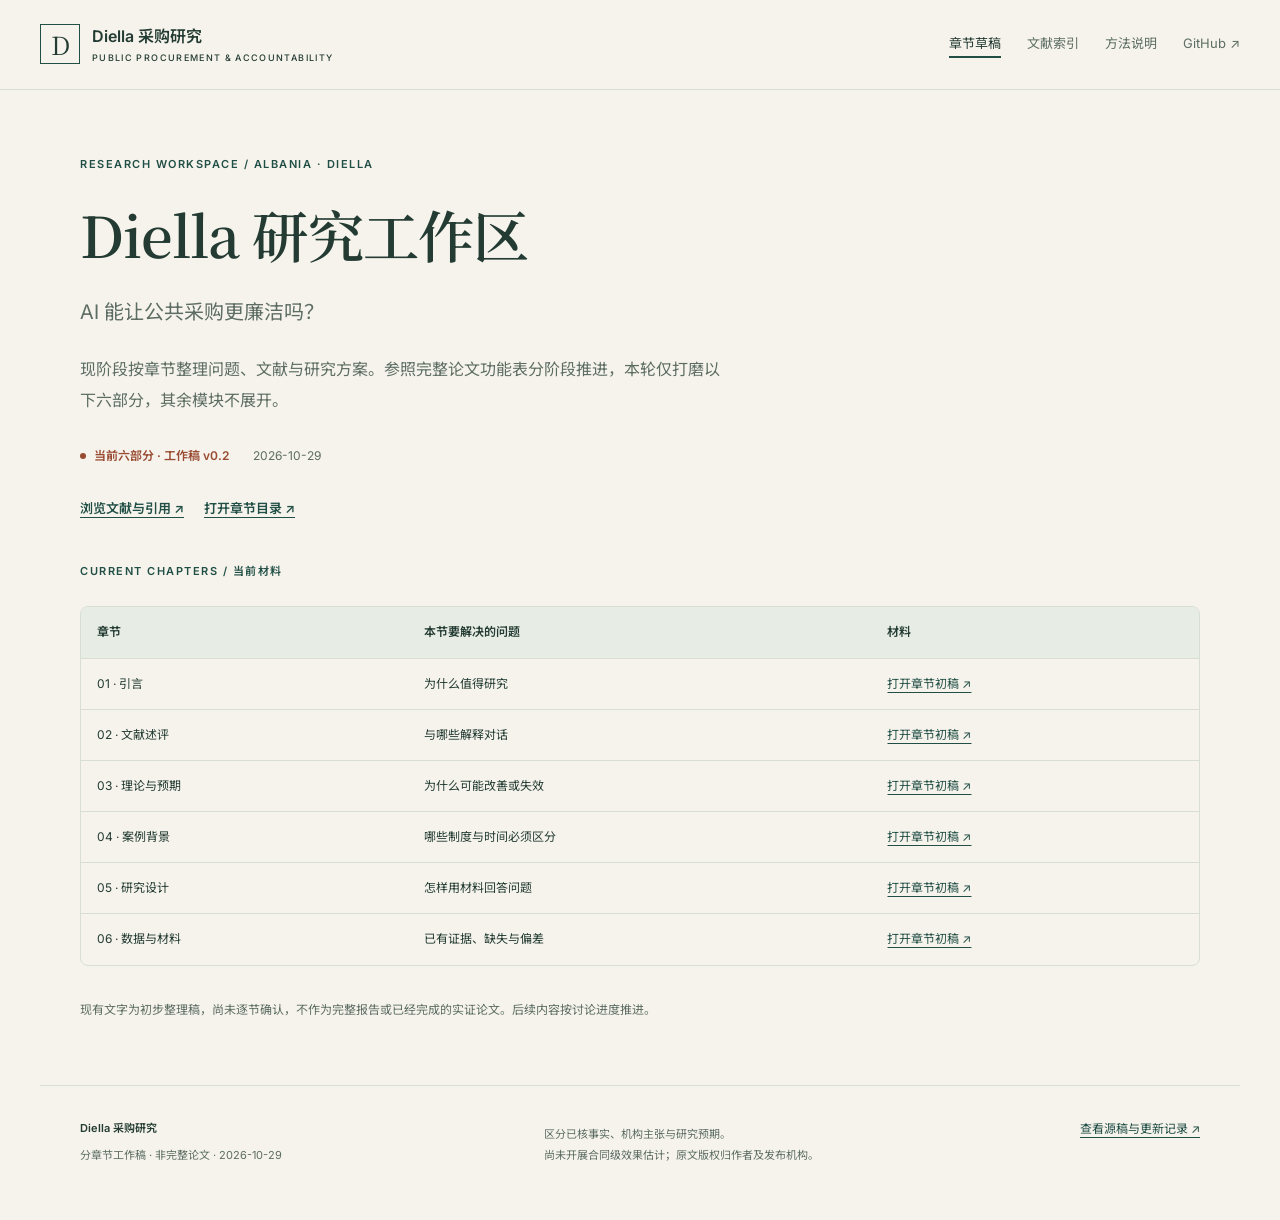
==== commit f7e4d951: "Refine six chapter drafts against the full paper design" ====
--- a/docs/index.html
+++ b/docs/index.html
@@ -19,7 +19,7 @@
 <a class="skip-link" href="#main">跳到正文</a>
 <header class="masthead"><a class="brand" href="index.html"><span class="brand-mark" aria-hidden="true">D</span><span>Diella 采购研究<small>PUBLIC PROCUREMENT & ACCOUNTABILITY</small></span></a>
 <nav aria-label="网站导航"><a aria-current="page" href="index.html">章节草稿</a><a  href="literature.html">文献索引</a><a  href="methods.html">方法说明</a><a href="https://github.com/chenergou847/diella-procurement-accountability" target="_blank" rel="noopener">GitHub ↗</a></nav></header>
-<section class="hero" id="top"><p class="eyebrow">RESEARCH WORKSPACE / ALBANIA · DIELLA</p><h1>Diella 研究工作区</h1><p class="subtitle">AI 能让公共采购更廉洁吗？</p><p class="lead">现阶段按章节整理问题、文献与研究方案。这六部分是当前讨论范围，完整论文结构尚未确定。</p><div class="statusline"><span class="status">分章节初稿 · 待逐节讨论</span><span>2026-10-29</span></div><div class="hero-actions"><a href="literature.html">浏览文献与引用 ↗</a><a href="https://github.com/chenergou847/diella-procurement-accountability/tree/main/manuscript">打开章节目录 ↗</a></div></section><main id="main" class="library-main"><p class="eyebrow">CURRENT CHAPTERS / 当前材料</p><div class="table-wrap"><table><thead><tr><th>章节</th><th>本节要解决的问题</th><th>材料</th></tr></thead><tbody><tr><td>01 · 引言</td><td>为什么值得研究</td><td><a class="chapter-link" href="https://github.com/chenergou847/diella-procurement-accountability/blob/main/manuscript/01-introduction.md">打开章节初稿 ↗</a></td></tr><tr><td>02 · 文献述评</td><td>与哪些解释对话</td><td><a class="chapter-link" href="https://github.com/chenergou847/diella-procurement-accountability/blob/main/manuscript/02-literature-review.md">打开章节初稿 ↗</a></td></tr><tr><td>03 · 理论与预期</td><td>为什么可能改善或失效</td><td><a class="chapter-link" href="https://github.com/chenergou847/diella-procurement-accountability/blob/main/manuscript/03-theory-expectations.md">打开章节初稿 ↗</a></td></tr><tr><td>04 · 案例背景</td><td>哪些制度与时间必须区分</td><td><a class="chapter-link" href="https://github.com/chenergou847/diella-procurement-accountability/blob/main/manuscript/04-case-background.md">打开章节初稿 ↗</a></td></tr><tr><td>05 · 研究设计</td><td>怎样用材料回答问题</td><td><a class="chapter-link" href="https://github.com/chenergou847/diella-procurement-accountability/blob/main/manuscript/05-research-design.md">打开章节初稿 ↗</a></td></tr><tr><td>06 · 数据与材料</td><td>已有证据、缺失与偏差</td><td><a class="chapter-link" href="https://github.com/chenergou847/diella-procurement-accountability/blob/main/manuscript/06-data-materials.md">打开章节初稿 ↗</a></td></tr></tbody></table></div><p class="library-end">现有文字为初步整理稿，尚未逐节确认，不作为完整报告或已经完成的实证论文。后续内容按讨论进度推进。</p></main>
+<section class="hero" id="top"><p class="eyebrow">RESEARCH WORKSPACE / ALBANIA · DIELLA</p><h1>Diella 研究工作区</h1><p class="subtitle">AI 能让公共采购更廉洁吗？</p><p class="lead">现阶段按章节整理问题、文献与研究方案。参照完整论文功能表分阶段推进，本轮仅打磨以下六部分，其余模块不展开。</p><div class="statusline"><span class="status">当前六部分 · 工作稿 v0.2</span><span>2026-10-29</span></div><div class="hero-actions"><a href="literature.html">浏览文献与引用 ↗</a><a href="https://github.com/chenergou847/diella-procurement-accountability/tree/main/manuscript">打开章节目录 ↗</a></div></section><main id="main" class="library-main"><p class="eyebrow">CURRENT CHAPTERS / 当前材料</p><div class="table-wrap"><table><thead><tr><th>章节</th><th>本节要解决的问题</th><th>材料</th></tr></thead><tbody><tr><td>01 · 引言</td><td>为什么值得研究</td><td><a class="chapter-link" href="https://github.com/chenergou847/diella-procurement-accountability/blob/main/manuscript/01-introduction.md">打开章节初稿 ↗</a></td></tr><tr><td>02 · 文献述评</td><td>与哪些解释对话</td><td><a class="chapter-link" href="https://github.com/chenergou847/diella-procurement-accountability/blob/main/manuscript/02-literature-review.md">打开章节初稿 ↗</a></td></tr><tr><td>03 · 理论与预期</td><td>为什么可能改善或失效</td><td><a class="chapter-link" href="https://github.com/chenergou847/diella-procurement-accountability/blob/main/manuscript/03-theory-expectations.md">打开章节初稿 ↗</a></td></tr><tr><td>04 · 案例背景</td><td>哪些制度与时间必须区分</td><td><a class="chapter-link" href="https://github.com/chenergou847/diella-procurement-accountability/blob/main/manuscript/04-case-background.md">打开章节初稿 ↗</a></td></tr><tr><td>05 · 研究设计</td><td>怎样用材料回答问题</td><td><a class="chapter-link" href="https://github.com/chenergou847/diella-procurement-accountability/blob/main/manuscript/05-research-design.md">打开章节初稿 ↗</a></td></tr><tr><td>06 · 数据与材料</td><td>已有证据、缺失与偏差</td><td><a class="chapter-link" href="https://github.com/chenergou847/diella-procurement-accountability/blob/main/manuscript/06-data-materials.md">打开章节初稿 ↗</a></td></tr></tbody></table></div><p class="library-end">现有文字为初步整理稿，尚未逐节确认，不作为完整报告或已经完成的实证论文。后续内容按讨论进度推进。</p></main>
 <footer class="site-footer"><div><strong>Diella 采购研究</strong><p>分章节工作稿 · 非完整论文 · 2026-10-29</p></div><p>区分已核事实、机构主张与研究预期。<br>尚未开展合同级效果估计；原文版权归作者及发布机构。</p><a href="https://github.com/chenergou847/diella-procurement-accountability">查看源稿与更新记录 ↗</a></footer>
 <script>(()=>{
  const fontButton=document.getElementById('font-toggle');
